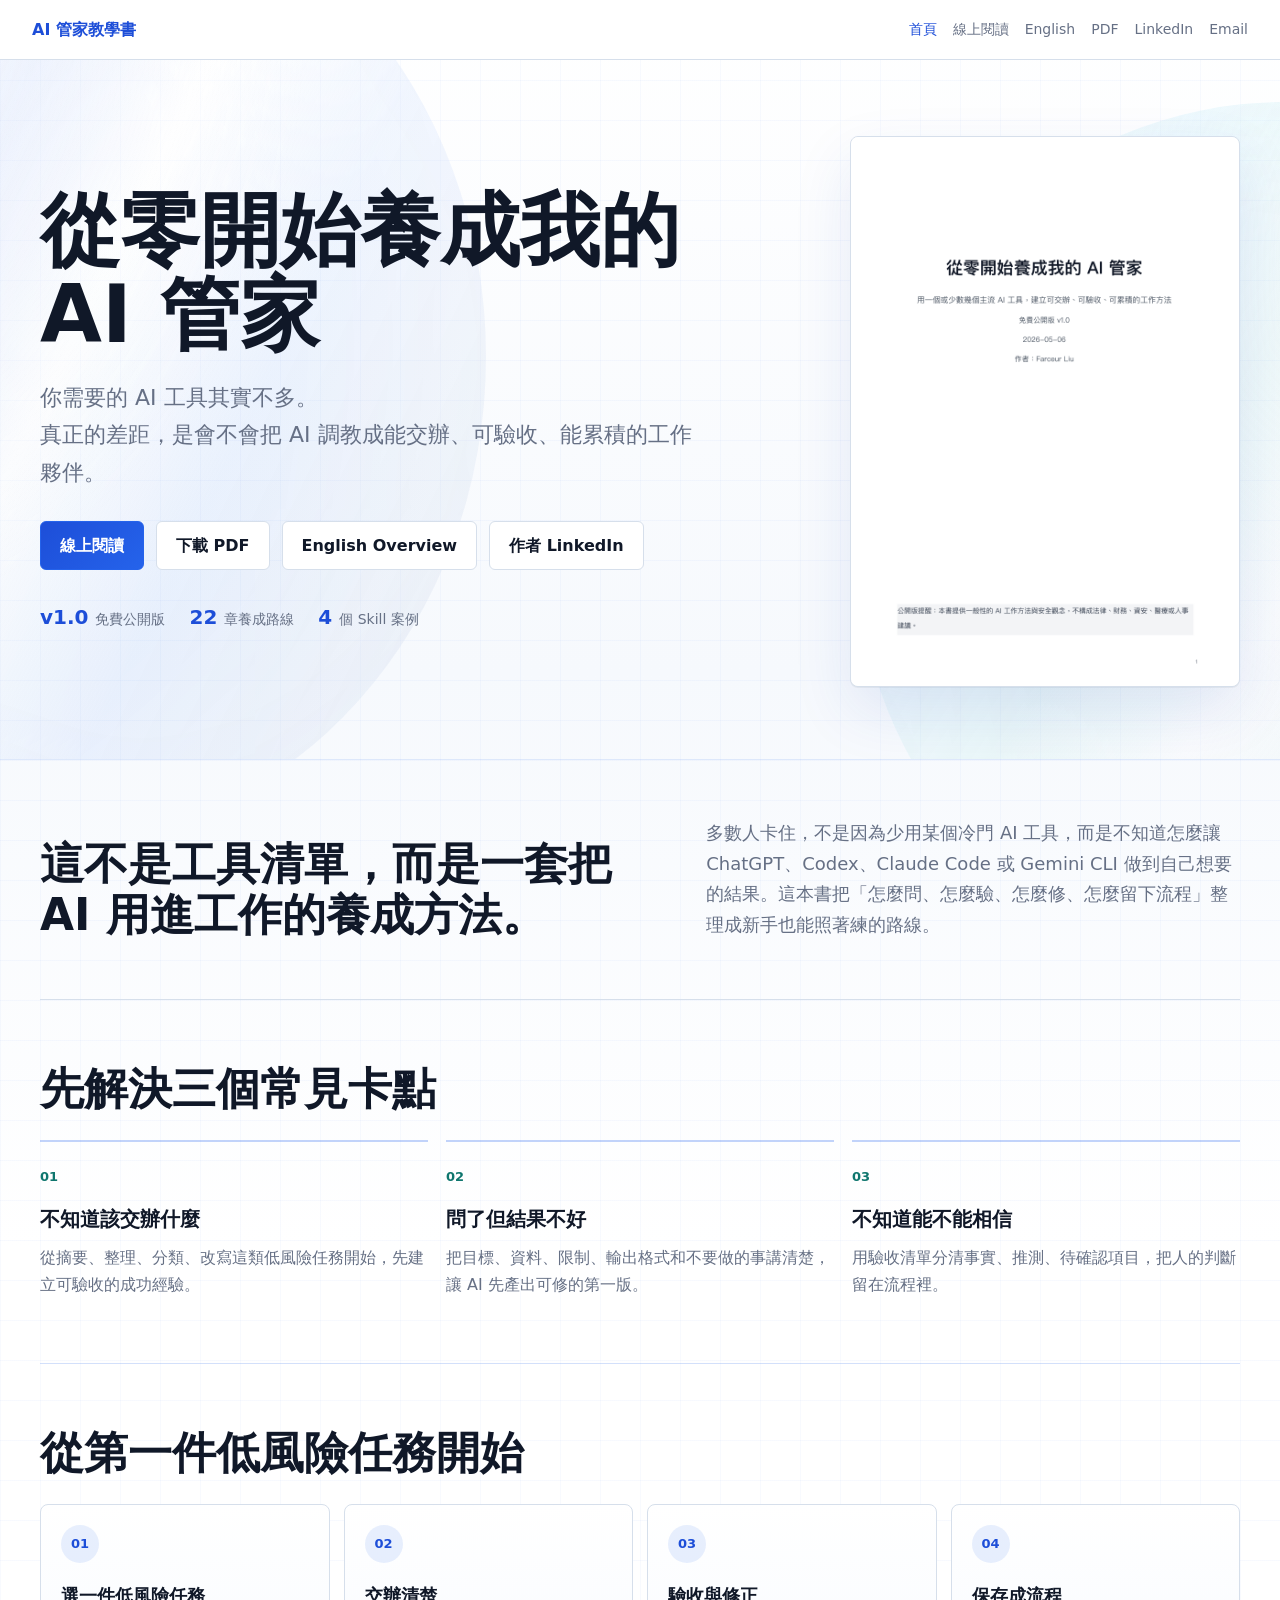
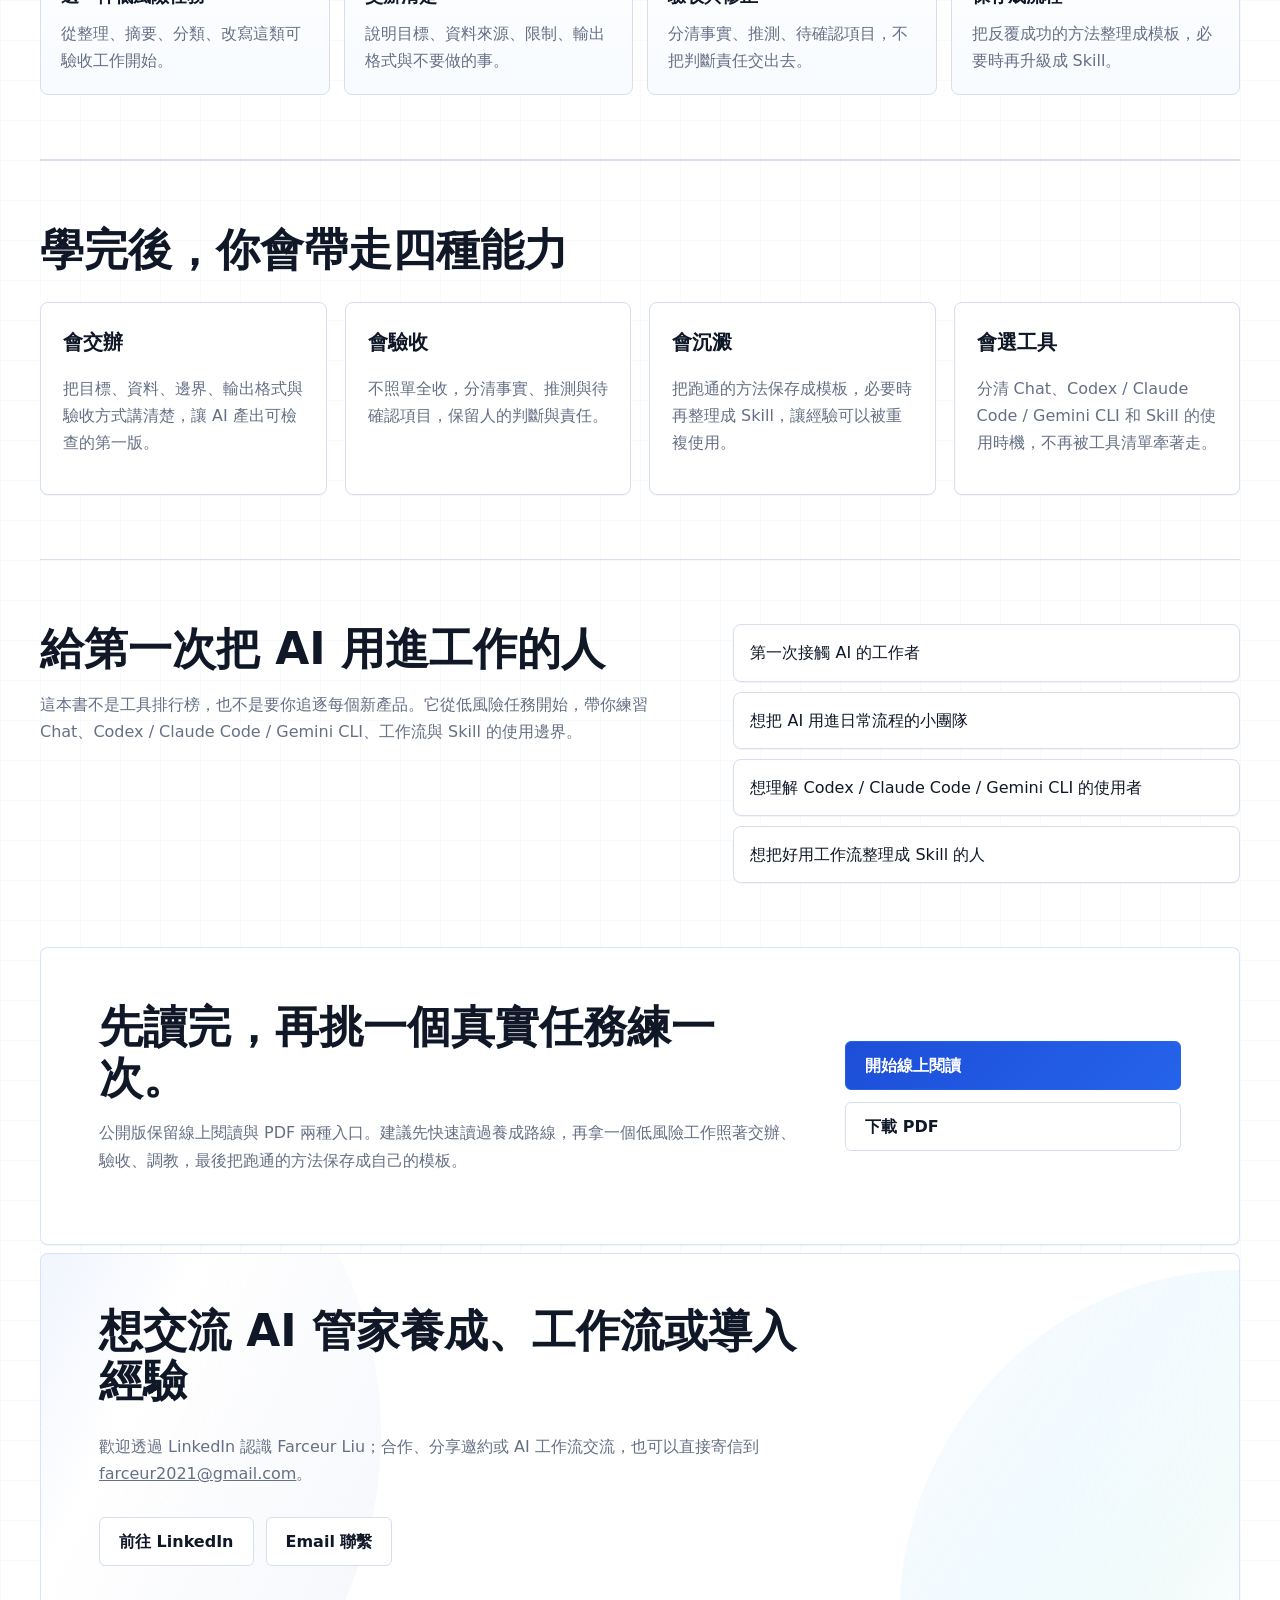
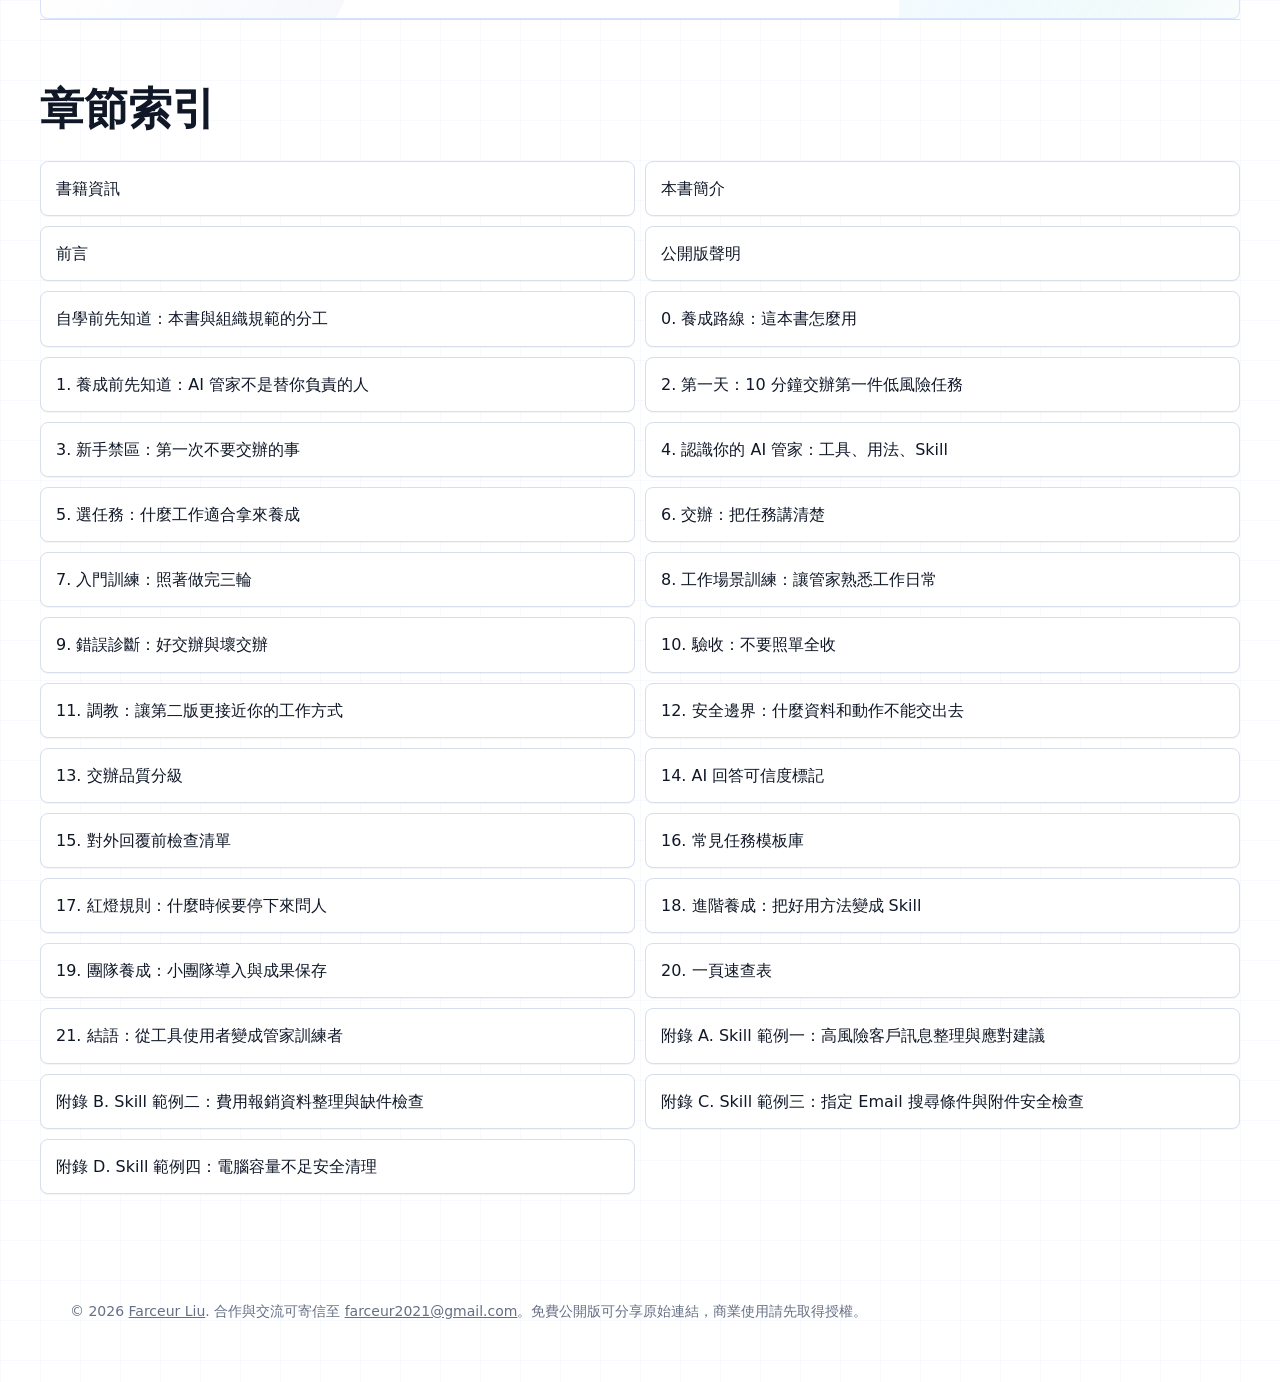
==== index.html @ cd4e82ed "調整首頁流線為金屬科技風格" ====
<!doctype html>
<html lang="zh-Hant">
<head>
  <meta charset="utf-8">
  <meta name="viewport" content="width=device-width, initial-scale=1">
  <title>從零開始養成我的 AI 管家｜免費公開版</title>
  <meta name="description" content="AI 管家公開教學書，教你把 AI 從聊天工具養成可交辦、可驗收、可累積的工作助理。">
  <link rel="canonical" href="https://farceurliu.github.io/ai-butler-handbook/">
  <meta property="og:title" content="從零開始養成我的 AI 管家｜免費公開版">
  <meta property="og:description" content="AI 管家公開教學書，教你把 AI 從聊天工具養成可交辦、可驗收、可累積的工作助理。">
  <meta property="og:type" content="website">
  <meta property="og:url" content="https://farceurliu.github.io/ai-butler-handbook/">
  <meta property="og:site_name" content="從零開始養成我的 AI 管家">
  <meta property="og:locale" content="zh_TW">
  <meta property="og:image" content="https://farceurliu.github.io/ai-butler-handbook/assets/social-preview.png">
  <meta property="og:image:secure_url" content="https://farceurliu.github.io/ai-butler-handbook/assets/social-preview.png">
  <meta property="og:image:width" content="1200">
  <meta property="og:image:height" content="630">
  <meta property="og:image:alt" content="從零開始養成我的 AI 管家免費公開手冊預覽圖">
  <meta name="twitter:card" content="summary_large_image">
  <meta name="twitter:title" content="從零開始養成我的 AI 管家｜免費公開版">
  <meta name="twitter:description" content="AI 管家公開教學書，教你把 AI 從聊天工具養成可交辦、可驗收、可累積的工作助理。">
  <meta name="twitter:image" content="https://farceurliu.github.io/ai-butler-handbook/assets/social-preview.png">
  <link rel="icon" href="assets/favicon.svg" type="image/svg+xml">
  <link rel="stylesheet" href="assets/styles.css?v=20260507-metal-tech">
  <script src="https://platform.linkedin.com/badges/js/profile.js" async defer type="text/javascript"></script>
</head>
<body>
<header class="site-header">
  <a class="brand" href="index.html">AI 管家教學書</a>
  <nav aria-label="主要導覽">
    <a class="active" href="index.html">首頁</a>
    <a class="" href="read.html">線上閱讀</a>
    <a class="" href="english.html">English</a>
    <a href="downloads/從零開始養成我的AI管家_免費公開版_v1.0.pdf">PDF</a>
    <a href="https://www.linkedin.com/in/farceur-liu-636864b5/" target="_blank" rel="noopener noreferrer">LinkedIn</a>
    <a href="mailto:farceur2021@gmail.com">Email</a>
  </nav>
</header>
<main>
  <section class="hero launch-hero">
    <div class="hero-copy">
      <h1><span>從零開始養成我的</span><span>AI 管家</span></h1>
      <p class="lead"><span>你需要的 AI 工具其實不多。</span><span>真正的差距，是會不會把 AI 調教成能交辦、可驗收、能累積的工作夥伴。</span></p>
      <div class="hero-actions">
        <a class="button primary" href="read.html">線上閱讀</a>
        <a class="button" href="downloads/從零開始養成我的AI管家_免費公開版_v1.0.pdf">下載 PDF</a>
        <a class="button" href="english.html">English Overview</a>
        <a class="button" href="https://www.linkedin.com/in/farceur-liu-636864b5/" target="_blank" rel="noopener noreferrer">作者 LinkedIn</a>
      </div>
      <div class="proof-row" aria-label="公開版重點">
        <span><strong>v1.0</strong> 免費公開版</span>
        <span><strong>22</strong> 章養成路線</span>
        <span><strong>4</strong> 個 Skill 案例</span>
      </div>
    </div>
    <div class="hero-showcase launch-showcase" aria-label="AI 管家教學書預覽">
      <figure class="cover launch-cover">
        <img src="assets/cover-preview.png" alt="從零開始養成我的 AI 管家書籍預覽">
      </figure>
    </div>
  </section>

  <section class="thesis-section launch-thesis">
    <h2>這不是工具清單，而是一套把 AI 用進工作的養成方法。</h2>
    <p>多數人卡住，不是因為少用某個冷門 AI 工具，而是不知道怎麼讓 ChatGPT、Codex、Claude Code 或 Gemini CLI 做到自己想要的結果。這本書把「怎麼問、怎麼驗、怎麼修、怎麼留下流程」整理成新手也能照著練的路線。</p>
  </section>

  <section class="problem-section">
    <div class="section-heading">
      <h2>先解決三個常見卡點</h2>
    </div>
    <div class="problem-grid">
      <div>
        <span>01</span>
        <h3>不知道該交辦什麼</h3>
        <p>從摘要、整理、分類、改寫這類低風險任務開始，先建立可驗收的成功經驗。</p>
      </div>
      <div>
        <span>02</span>
        <h3>問了但結果不好</h3>
        <p>把目標、資料、限制、輸出格式和不要做的事講清楚，讓 AI 先產出可修的第一版。</p>
      </div>
      <div>
        <span>03</span>
        <h3>不知道能不能相信</h3>
        <p>用驗收清單分清事實、推測、待確認項目，把人的判斷留在流程裡。</p>
      </div>
    </div>
  </section>

  <section class="workflow-section">
    <div class="section-heading">
      <h2>從第一件低風險任務開始</h2>
    </div>
    <div class="workflow-steps">
      <div><span>01</span><strong>選一件低風險任務</strong><p>從整理、摘要、分類、改寫這類可驗收工作開始。</p></div>
      <div><span>02</span><strong>交辦清楚</strong><p>說明目標、資料來源、限制、輸出格式與不要做的事。</p></div>
      <div><span>03</span><strong>驗收與修正</strong><p>分清事實、推測、待確認項目，不把判斷責任交出去。</p></div>
      <div><span>04</span><strong>保存成流程</strong><p>把反覆成功的方法整理成模板，必要時再升級成 Skill。</p></div>
    </div>
  </section>

  <section class="band outcome-section">
    <div class="section-heading">
      <h2>學完後，你會帶走四種能力</h2>
    </div>
    <div class="outcome-grid">
      <div>
        <h3>會交辦</h3>
        <p>把目標、資料、邊界、輸出格式與驗收方式講清楚，讓 AI 產出可檢查的第一版。</p>
      </div>
      <div>
        <h3>會驗收</h3>
        <p>不照單全收，分清事實、推測與待確認項目，保留人的判斷與責任。</p>
      </div>
      <div>
        <h3>會沉澱</h3>
        <p>把跑通的方法保存成模板，必要時再整理成 Skill，讓經驗可以被重複使用。</p>
      </div>
      <div>
        <h3>會選工具</h3>
        <p>分清 Chat、Codex / Claude Code / Gemini CLI 和 Skill 的使用時機，不再被工具清單牽著走。</p>
      </div>
    </div>
  </section>

  <section class="split audience-section">
    <div>
      <h2>給第一次把 AI 用進工作的人</h2>
      <p>這本書不是工具排行榜，也不是要你追逐每個新產品。它從低風險任務開始，帶你練習 Chat、Codex / Claude Code / Gemini CLI、工作流與 Skill 的使用邊界。</p>
    </div>
    <div class="reader-list">
      <p>第一次接觸 AI 的工作者</p>
      <p>想把 AI 用進日常流程的小團隊</p>
      <p>想理解 Codex / Claude Code / Gemini CLI 的使用者</p>
      <p>想把好用工作流整理成 Skill 的人</p>
    </div>
  </section>

  <section class="reading-section">
    <div>
      <h2>先讀完，再挑一個真實任務練一次。</h2>
      <p>公開版保留線上閱讀與 PDF 兩種入口。建議先快速讀過養成路線，再拿一個低風險工作照著交辦、驗收、調教，最後把跑通的方法保存成自己的模板。</p>
    </div>
    <div class="reading-actions">
      <a class="button primary" href="read.html">開始線上閱讀</a>
      <a class="button" href="downloads/從零開始養成我的AI管家_免費公開版_v1.0.pdf">下載 PDF</a>
    </div>
  </section>

  <section class="contact-section">
    <div class="contact-layout">
      <div class="contact-copy">
        <div class="section-heading">
          <h2>想交流 AI 管家養成、工作流或導入經驗</h2>
        </div>
        <p class="section-copy">歡迎透過 LinkedIn 認識 Farceur Liu；合作、分享邀約或 AI 工作流交流，也可以直接寄信到 <a href="mailto:farceur2021@gmail.com">farceur2021@gmail.com</a>。</p>
        <div class="hero-actions">
          <a class="button" href="https://www.linkedin.com/in/farceur-liu-636864b5/" target="_blank" rel="noopener noreferrer">前往 LinkedIn</a>
          <a class="button" href="mailto:farceur2021@gmail.com">Email 聯繫</a>
        </div>
      </div>
      <div class="linkedin-badge-card" aria-label="Farceur Liu LinkedIn 個人檔案">
        <div class="badge-base LI-profile-badge" data-locale="zh_TW" data-size="medium" data-theme="dark" data-type="VERTICAL" data-vanity="farceur-liu-636864b5" data-version="v1"><a class="badge-base__link LI-simple-link" href="https://tw.linkedin.com/in/farceur-liu-636864b5?trk=profile-badge">Farceur Liu</a></div>
      </div>
    </div>
  </section>

  <section class="band">
    <div class="section-heading">
      <h2>章節索引</h2>
    </div>
    <div class="chapter-grid"><a href="read.html#書籍資訊"><span>書籍資訊</span></a>
<a href="read.html#本書簡介"><span>本書簡介</span></a>
<a href="read.html#前言"><span>前言</span></a>
<a href="read.html#公開版聲明"><span>公開版聲明</span></a>
<a href="read.html#自學前先知道-本書與組織規範的分工"><span>自學前先知道：本書與組織規範的分工</span></a>
<a href="read.html#0-養成路線-這本書怎麼用"><span>0. 養成路線：這本書怎麼用</span></a>
<a href="read.html#1-養成前先知道-ai-管家不是替你負責的人"><span>1. 養成前先知道：AI 管家不是替你負責的人</span></a>
<a href="read.html#2-第一天-10-分鐘交辦第一件低風險任務"><span>2. 第一天：10 分鐘交辦第一件低風險任務</span></a>
<a href="read.html#3-新手禁區-第一次不要交辦的事"><span>3. 新手禁區：第一次不要交辦的事</span></a>
<a href="read.html#4-認識你的-ai-管家-工具-用法-skill"><span>4. 認識你的 AI 管家：工具、用法、Skill</span></a>
<a href="read.html#5-選任務-什麼工作適合拿來養成"><span>5. 選任務：什麼工作適合拿來養成</span></a>
<a href="read.html#6-交辦-把任務講清楚"><span>6. 交辦：把任務講清楚</span></a>
<a href="read.html#7-入門訓練-照著做完三輪"><span>7. 入門訓練：照著做完三輪</span></a>
<a href="read.html#8-工作場景訓練-讓管家熟悉工作日常"><span>8. 工作場景訓練：讓管家熟悉工作日常</span></a>
<a href="read.html#9-錯誤診斷-好交辦與壞交辦"><span>9. 錯誤診斷：好交辦與壞交辦</span></a>
<a href="read.html#10-驗收-不要照單全收"><span>10. 驗收：不要照單全收</span></a>
<a href="read.html#11-調教-讓第二版更接近你的工作方式"><span>11. 調教：讓第二版更接近你的工作方式</span></a>
<a href="read.html#12-安全邊界-什麼資料和動作不能交出去"><span>12. 安全邊界：什麼資料和動作不能交出去</span></a>
<a href="read.html#13-交辦品質分級"><span>13. 交辦品質分級</span></a>
<a href="read.html#14-ai-回答可信度標記"><span>14. AI 回答可信度標記</span></a>
<a href="read.html#15-對外回覆前檢查清單"><span>15. 對外回覆前檢查清單</span></a>
<a href="read.html#16-常見任務模板庫"><span>16. 常見任務模板庫</span></a>
<a href="read.html#17-紅燈規則-什麼時候要停下來問人"><span>17. 紅燈規則：什麼時候要停下來問人</span></a>
<a href="read.html#18-進階養成-把好用方法變成-skill"><span>18. 進階養成：把好用方法變成 Skill</span></a>
<a href="read.html#19-團隊養成-小團隊導入與成果保存"><span>19. 團隊養成：小團隊導入與成果保存</span></a>
<a href="read.html#20-一頁速查表"><span>20. 一頁速查表</span></a>
<a href="read.html#21-結語-從工具使用者變成管家訓練者"><span>21. 結語：從工具使用者變成管家訓練者</span></a>
<a href="read.html#附錄-a-skill-範例一-高風險客戶訊息整理與應對建議"><span>附錄 A. Skill 範例一：高風險客戶訊息整理與應對建議</span></a>
<a href="read.html#附錄-b-skill-範例二-費用報銷資料整理與缺件檢查"><span>附錄 B. Skill 範例二：費用報銷資料整理與缺件檢查</span></a>
<a href="read.html#附錄-c-skill-範例三-指定-email-搜尋條件與附件安全檢查"><span>附錄 C. Skill 範例三：指定 Email 搜尋條件與附件安全檢查</span></a>
<a href="read.html#附錄-d-skill-範例四-電腦容量不足安全清理"><span>附錄 D. Skill 範例四：電腦容量不足安全清理</span></a></div>
  </section>
</main>
<footer>
  <p>© 2026 <a href="https://www.linkedin.com/in/farceur-liu-636864b5/" target="_blank" rel="noopener noreferrer">Farceur Liu</a>. 合作與交流可寄信至 <a href="mailto:farceur2021@gmail.com">farceur2021@gmail.com</a>。免費公開版可分享原始連結，商業使用請先取得授權。</p>
</footer>
</body>
</html>
---- assets/styles.css ----
:root {
  color-scheme: light;
  --ink: #101828;
  --muted: #667085;
  --line: #d6dfeb;
  --soft: #f3f7fc;
  --paper: #ffffff;
  --accent: #2563eb;
  --accent-dark: #1d4ed8;
  --accent-ink: #12306f;
  --teal: #0f766e;
  --accent-soft: rgba(37, 99, 235, 0.10);
  --shadow-soft: 0 1px 0 rgba(15, 23, 42, 0.05), 0 24px 60px rgba(30, 64, 175, 0.10);
}
* { box-sizing: border-box; }
html { scroll-behavior: smooth; }
body {
  margin: 0;
  font-family: ui-sans-serif, system-ui, -apple-system, BlinkMacSystemFont, "Segoe UI", sans-serif;
  color: var(--ink);
  background:
    linear-gradient(rgba(37, 99, 235, .035) 1px, transparent 1px),
    linear-gradient(90deg, rgba(37, 99, 235, .03) 1px, transparent 1px),
    linear-gradient(180deg, #ffffff 0, #f6f9fd 42rem, #ffffff 78rem);
  background-size: 40px 40px, 40px 40px, auto;
  line-height: 1.7;
  overflow-x: hidden;
}
a { color: inherit; }
.site-header {
  position: sticky;
  top: 0;
  z-index: 10;
  display: flex;
  justify-content: space-between;
  align-items: center;
  gap: 24px;
  padding: 16px 32px;
  background: rgba(255, 255, 255, .92);
  border-bottom: 1px solid var(--line);
  backdrop-filter: blur(12px);
}
.brand {
  font-weight: 800;
  text-decoration: none;
  color: var(--accent-dark);
}
nav {
  display: flex;
  flex-wrap: wrap;
  gap: 16px;
  color: var(--muted);
  font-size: 14px;
}
nav a {
  text-decoration: none;
}
nav a.active,
nav a:hover {
  color: var(--accent-dark);
}
main {
  width: min(1200px, calc(100% - 40px));
  margin: 0 auto;
}
.hero {
  position: relative;
  min-height: auto;
  display: grid;
  grid-template-columns: minmax(0, 1.08fr) minmax(340px, 460px);
  gap: 72px;
  align-items: center;
  padding: 76px 0 72px;
}
.launch-hero {
  width: 100vw;
  margin-left: calc(50% - 50vw);
  padding-left: max(20px, calc((100vw - 1200px) / 2));
  padding-right: max(20px, calc((100vw - 1200px) / 2));
  overflow: hidden;
  border-bottom: 1px solid rgba(37, 99, 235, .12);
}
.launch-hero::before,
.launch-hero::after {
  content: "";
  position: absolute;
  pointer-events: none;
  z-index: 0;
}
.launch-hero::before {
  left: clamp(-430px, -30vw, -180px);
  top: -190px;
  width: clamp(520px, 68vw, 900px);
  height: clamp(760px, 76vw, 1040px);
  border-radius: 50%;
  background:
    radial-gradient(ellipse at 22% 16%, rgba(255, 255, 255, .58) 0%, rgba(255, 255, 255, .20) 25%, rgba(255, 255, 255, 0) 52%),
    linear-gradient(116deg, rgba(226, 232, 240, .26) 0%, rgba(191, 219, 254, .22) 21%, rgba(37, 99, 235, .095) 38%, rgba(255, 255, 255, .30) 51%, rgba(59, 130, 246, .078) 67%, rgba(148, 163, 184, .13) 100%);
  box-shadow:
    inset -110px 0 170px rgba(255, 255, 255, .22),
    inset 90px 0 150px rgba(37, 99, 235, .05);
}
.launch-hero::after {
  right: clamp(-520px, -34vw, -220px);
  top: 42px;
  width: clamp(520px, 68vw, 860px);
  height: clamp(640px, 70vw, 880px);
  border-radius: 50%;
  background:
    radial-gradient(ellipse at 78% 18%, rgba(255, 255, 255, .50) 0%, rgba(255, 255, 255, .16) 27%, rgba(255, 255, 255, 0) 54%),
    linear-gradient(124deg, rgba(226, 232, 240, .20) 0%, rgba(125, 211, 252, .13) 24%, rgba(20, 184, 166, .068) 40%, rgba(255, 255, 255, .26) 53%, rgba(15, 118, 110, .052) 74%, rgba(148, 163, 184, .10) 100%);
  box-shadow:
    inset 100px 0 160px rgba(255, 255, 255, .20),
    inset -100px 0 150px rgba(20, 184, 166, .045);
}
.launch-hero > * {
  position: relative;
  z-index: 1;
}
.hero-copy h1 {
  max-width: 760px;
  margin: 0 0 18px;
  font-size: clamp(42px, 7vw, 80px);
  line-height: 1.05;
  letter-spacing: 0;
  overflow-wrap: anywhere;
}
.hero-copy h1 span {
  display: block;
}
.lead {
  max-width: 720px;
  font-size: 22px;
  color: var(--muted);
  overflow-wrap: anywhere;
}
.lead span {
  display: block;
}
.eyebrow {
  margin: 0 0 8px;
  color: var(--accent-dark);
  font-size: 14px;
  font-weight: 800;
  letter-spacing: 0;
}
.hero-actions {
  display: flex;
  flex-wrap: wrap;
  gap: 12px;
  margin-top: 30px;
}
.proof-row {
  display: flex;
  flex-wrap: wrap;
  gap: 16px 24px;
  margin-top: 30px;
  color: var(--muted);
  font-size: 14px;
}
.proof-row span {
  display: inline-flex;
  align-items: baseline;
  gap: 7px;
}
.proof-row strong {
  color: var(--accent-dark);
  font-size: 20px;
}
.hero-note {
  margin: 22px 0 0;
  color: var(--muted);
  font-size: 14px;
}
.button {
  display: inline-flex;
  align-items: center;
  min-height: 46px;
  padding: 10px 19px;
  border: 1px solid var(--line);
  border-radius: 6px;
  background: var(--paper);
  color: var(--ink);
  font-weight: 750;
  text-decoration: none;
}
.button.primary {
  background: linear-gradient(135deg, var(--accent-dark) 0%, var(--accent) 100%);
  border-color: var(--accent);
  color: white;
}
.button:hover {
  border-color: var(--accent);
  color: var(--accent-dark);
}
.button.primary:hover {
  color: white;
}
.button.ghost {
  background: transparent;
}
.cover {
  margin: 0;
}
.hero-showcase {
  position: relative;
}
.launch-showcase {
  display: grid;
  justify-items: end;
}
.cover img {
  width: 100%;
  display: block;
  border: 1px solid var(--line);
  border-radius: 8px;
  box-shadow: var(--shadow-soft);
  background: white;
}
.launch-cover {
  width: min(390px, 88%);
}
.band,
.split,
.workflow-section,
.contact-section,
.problem-section,
.reading-section {
  padding: 64px 0;
  border-top: 1px solid var(--line);
}
.thesis-section {
  display: grid;
  grid-template-columns: minmax(0, .95fr) minmax(320px, .82fr);
  gap: 48px;
  align-items: end;
  padding: 58px 0;
}
.launch-thesis {
  border-top: 0;
  border-bottom: 1px solid var(--line);
}
.thesis-section p {
  margin: 0;
  color: var(--muted);
  font-size: 18px;
}
.section-heading {
  max-width: 720px;
  margin-bottom: 26px;
}
h2 {
  margin: 0;
  font-size: clamp(28px, 4vw, 44px);
  line-height: 1.15;
  letter-spacing: 0;
  overflow-wrap: anywhere;
}
h3 {
  margin: 0 0 8px;
  font-size: 20px;
  letter-spacing: 0;
}
.problem-section {
  border-top: 0;
}
.problem-grid {
  display: grid;
  grid-template-columns: repeat(3, minmax(0, 1fr));
  gap: 18px;
}
.problem-grid > div {
  padding: 24px 0 0;
  border-top: 2px solid rgba(37, 99, 235, .28);
}
.problem-grid span {
  display: block;
  margin-bottom: 14px;
  color: var(--teal);
  font-weight: 800;
  font-size: 13px;
}
.problem-grid p {
  margin: 0;
  color: var(--muted);
}
.outcome-grid {
  display: grid;
  grid-template-columns: repeat(4, minmax(0, 1fr));
  gap: 18px;
}
.outcome-grid > div,
.reader-list p,
.chapter-grid a {
  border: 1px solid var(--line);
  border-radius: 8px;
  background: var(--paper);
  box-shadow: 0 1px 0 rgba(15, 23, 42, 0.04);
}
.outcome-grid > div {
  padding: 22px;
}
.outcome-grid p,
.split p,
.section-copy {
  color: var(--muted);
}
.section-copy {
  max-width: 760px;
  margin: 0;
}
.split {
  display: grid;
  grid-template-columns: minmax(0, .9fr) minmax(280px, .7fr);
  gap: 42px;
  align-items: start;
}
.workflow-section {
  border-top-color: rgba(37, 99, 235, .20);
  border-bottom: 1px solid var(--line);
}
.workflow-steps {
  display: grid;
  grid-template-columns: repeat(4, minmax(0, 1fr));
  gap: 14px;
}
.workflow-steps > div {
  min-height: 190px;
  padding: 20px;
  border: 1px solid var(--line);
  border-radius: 8px;
  background: linear-gradient(180deg, #ffffff 0%, #f8fbff 100%);
}
.workflow-steps span {
  display: inline-flex;
  align-items: center;
  justify-content: center;
  width: 38px;
  height: 38px;
  margin-bottom: 18px;
  border-radius: 999px;
  background: var(--accent-soft);
  color: var(--accent-dark);
  font-weight: 800;
  font-size: 13px;
}
.workflow-steps strong {
  display: block;
  margin-bottom: 8px;
  font-size: 18px;
}
.workflow-steps p {
  margin: 0;
  color: var(--muted);
}
.reading-section {
  display: grid;
  grid-template-columns: minmax(0, .92fr) minmax(260px, .44fr);
  gap: 44px;
  align-items: center;
  padding: 54px min(5vw, 58px);
  border: 1px solid rgba(37, 99, 235, .18);
  border-radius: 8px;
  background: #ffffff;
  box-shadow: 0 1px 0 rgba(15, 23, 42, .04);
}
.reading-section p {
  max-width: 760px;
  color: var(--muted);
}
.reading-actions {
  display: grid;
  gap: 12px;
}
.contact-section {
  position: relative;
  overflow: hidden;
  margin-top: 8px;
  padding: 52px min(5vw, 58px);
  border: 1px solid rgba(37, 99, 235, .18);
  border-radius: 8px;
  background: #ffffff;
}
.contact-section::before {
  content: "";
  position: absolute;
  left: clamp(-300px, -24vw, -150px);
  top: -180px;
  width: clamp(420px, 54vw, 640px);
  height: clamp(520px, 58vw, 720px);
  border-radius: 50%;
  background:
    radial-gradient(ellipse at 24% 16%, rgba(255, 255, 255, .46) 0%, rgba(255, 255, 255, .14) 28%, rgba(255, 255, 255, 0) 54%),
    linear-gradient(116deg, rgba(226, 232, 240, .19) 0%, rgba(191, 219, 254, .17) 25%, rgba(37, 99, 235, .07) 41%, rgba(255, 255, 255, .22) 55%, rgba(30, 64, 175, .052) 100%);
  pointer-events: none;
}
.contact-section::after {
  content: "";
  position: absolute;
  right: clamp(-340px, -28vw, -180px);
  top: 16px;
  width: clamp(420px, 58vw, 680px);
  height: clamp(500px, 56vw, 700px);
  border-radius: 50%;
  background:
    radial-gradient(ellipse at 76% 18%, rgba(255, 255, 255, .43) 0%, rgba(255, 255, 255, .13) 28%, rgba(255, 255, 255, 0) 55%),
    linear-gradient(124deg, rgba(226, 232, 240, .16) 0%, rgba(125, 211, 252, .11) 26%, rgba(20, 184, 166, .058) 42%, rgba(255, 255, 255, .19) 56%, rgba(15, 118, 110, .045) 100%);
  pointer-events: none;
}
.contact-section > * {
  position: relative;
  z-index: 1;
}
.contact-layout {
  display: grid;
  grid-template-columns: minmax(0, 1fr) minmax(260px, 340px);
  gap: 36px;
  align-items: center;
}
.contact-copy {
  min-width: 0;
}
.linkedin-badge-card {
  display: flex;
  align-items: center;
  justify-content: center;
  overflow: hidden;
}
.linkedin-badge-card > .LI-profile-badge > .LI-simple-link {
  display: none !important;
}
.reader-list {
  display: grid;
  gap: 10px;
}
.reader-list p {
  margin: 0;
  padding: 14px 16px;
  color: var(--ink);
}
.chapter-grid {
  display: grid;
  grid-template-columns: repeat(2, minmax(0, 1fr));
  gap: 10px;
}
.chapter-grid a {
  padding: 13px 15px;
  text-decoration: none;
}
.chapter-grid a:hover {
  border-color: var(--accent);
}
footer {
  max-width: 1180px;
  margin: 0 auto;
  padding: 28px 20px 44px;
  color: var(--muted);
  font-size: 14px;
}
.reader-layout {
  width: min(1320px, calc(100% - 40px));
  display: grid;
  grid-template-columns: 260px minmax(0, 1fr);
  gap: 36px;
  align-items: start;
  padding: 34px 0 60px;
}
.toc {
  position: sticky;
  top: 82px;
  max-height: calc(100vh - 110px);
  overflow: auto;
  padding: 16px;
  border: 1px solid var(--line);
  border-radius: 8px;
  background: var(--paper);
}
.toc strong {
  display: block;
  margin-bottom: 10px;
}
.toc a {
  display: block;
  padding: 6px 0;
  color: var(--muted);
  font-size: 14px;
  text-decoration: none;
}
.toc .toc-l3 {
  padding-left: 14px;
  font-size: 13px;
}
.toc a:hover {
  color: var(--accent-dark);
}
.book {
  min-width: 0;
  padding: 42px min(7vw, 72px);
  border: 1px solid var(--line);
  border-radius: 8px;
  background: var(--paper);
}
.book h1 {
  margin: 0 0 28px;
  font-size: clamp(34px, 5vw, 58px);
  line-height: 1.12;
  letter-spacing: 0;
}
.book h2 {
  margin-top: 54px;
  padding-top: 24px;
  border-top: 1px solid var(--line);
}
.book h3 {
  margin-top: 32px;
}
.book h4,
.book h5,
.book h6 {
  margin-top: 24px;
  font-size: 17px;
}
.book p,
.book li {
  color: #26323a;
}
blockquote {
  margin: 20px 0;
  padding: 14px 18px;
  border-left: 4px solid var(--accent);
  background: var(--accent-soft);
  color: #1e3a5f;
}
pre {
  overflow: auto;
  padding: 16px;
  border-radius: 8px;
  background: #0f1724;
  color: #f8fbff;
}
code {
  font-family: ui-monospace, SFMono-Regular, Menlo, Consolas, monospace;
  font-size: .92em;
}
p code,
li code {
  padding: 2px 5px;
  border-radius: 4px;
  background: var(--accent-soft);
  color: var(--accent-dark);
}
.table-wrap {
  overflow-x: auto;
  margin: 20px 0;
}
table {
  width: 100%;
  border-collapse: collapse;
  font-size: 14px;
}
th,
td {
  padding: 10px 12px;
  border: 1px solid var(--line);
  vertical-align: top;
}
th {
  background: var(--soft);
  text-align: left;
}
@media (max-width: 900px) {
  .site-header,
  .hero,
  .split,
  .thesis-section,
  .reader-layout,
  .problem-grid,
  .outcome-grid,
  .workflow-steps,
  .chapter-grid,
  .reading-section {
    grid-template-columns: 1fr;
  }
  .site-header {
    position: static;
    flex-direction: column;
    align-items: flex-start;
    gap: 8px;
    padding: 14px 20px;
  }
  nav {
    width: 100%;
    overflow-x: auto;
    padding-bottom: 2px;
  }
  .hero {
    min-height: auto;
    padding-top: 34px;
    gap: 34px;
  }
  .hero-copy h1 {
    font-size: 38px;
    line-height: 1.12;
  }
  .lead {
    font-size: 19px;
  }
  .hero-actions {
    display: grid;
    grid-template-columns: 1fr;
  }
  .button {
    justify-content: center;
    width: 100%;
  }
  .cover {
    max-width: 280px;
  }
  .launch-showcase {
    justify-items: start;
  }
  .launch-cover {
    width: min(280px, 100%);
  }
  .problem-grid > div {
    padding-top: 18px;
  }
  .reading-section {
    padding: 34px 20px;
  }
  .contact-section {
    padding: 34px 20px;
  }
  .contact-layout {
    grid-template-columns: 1fr;
  }
  .linkedin-badge-card {
    justify-content: flex-start;
  }
  .toc {
    position: static;
    max-height: none;
  }
  .book {
    padding: 28px 20px;
  }
}
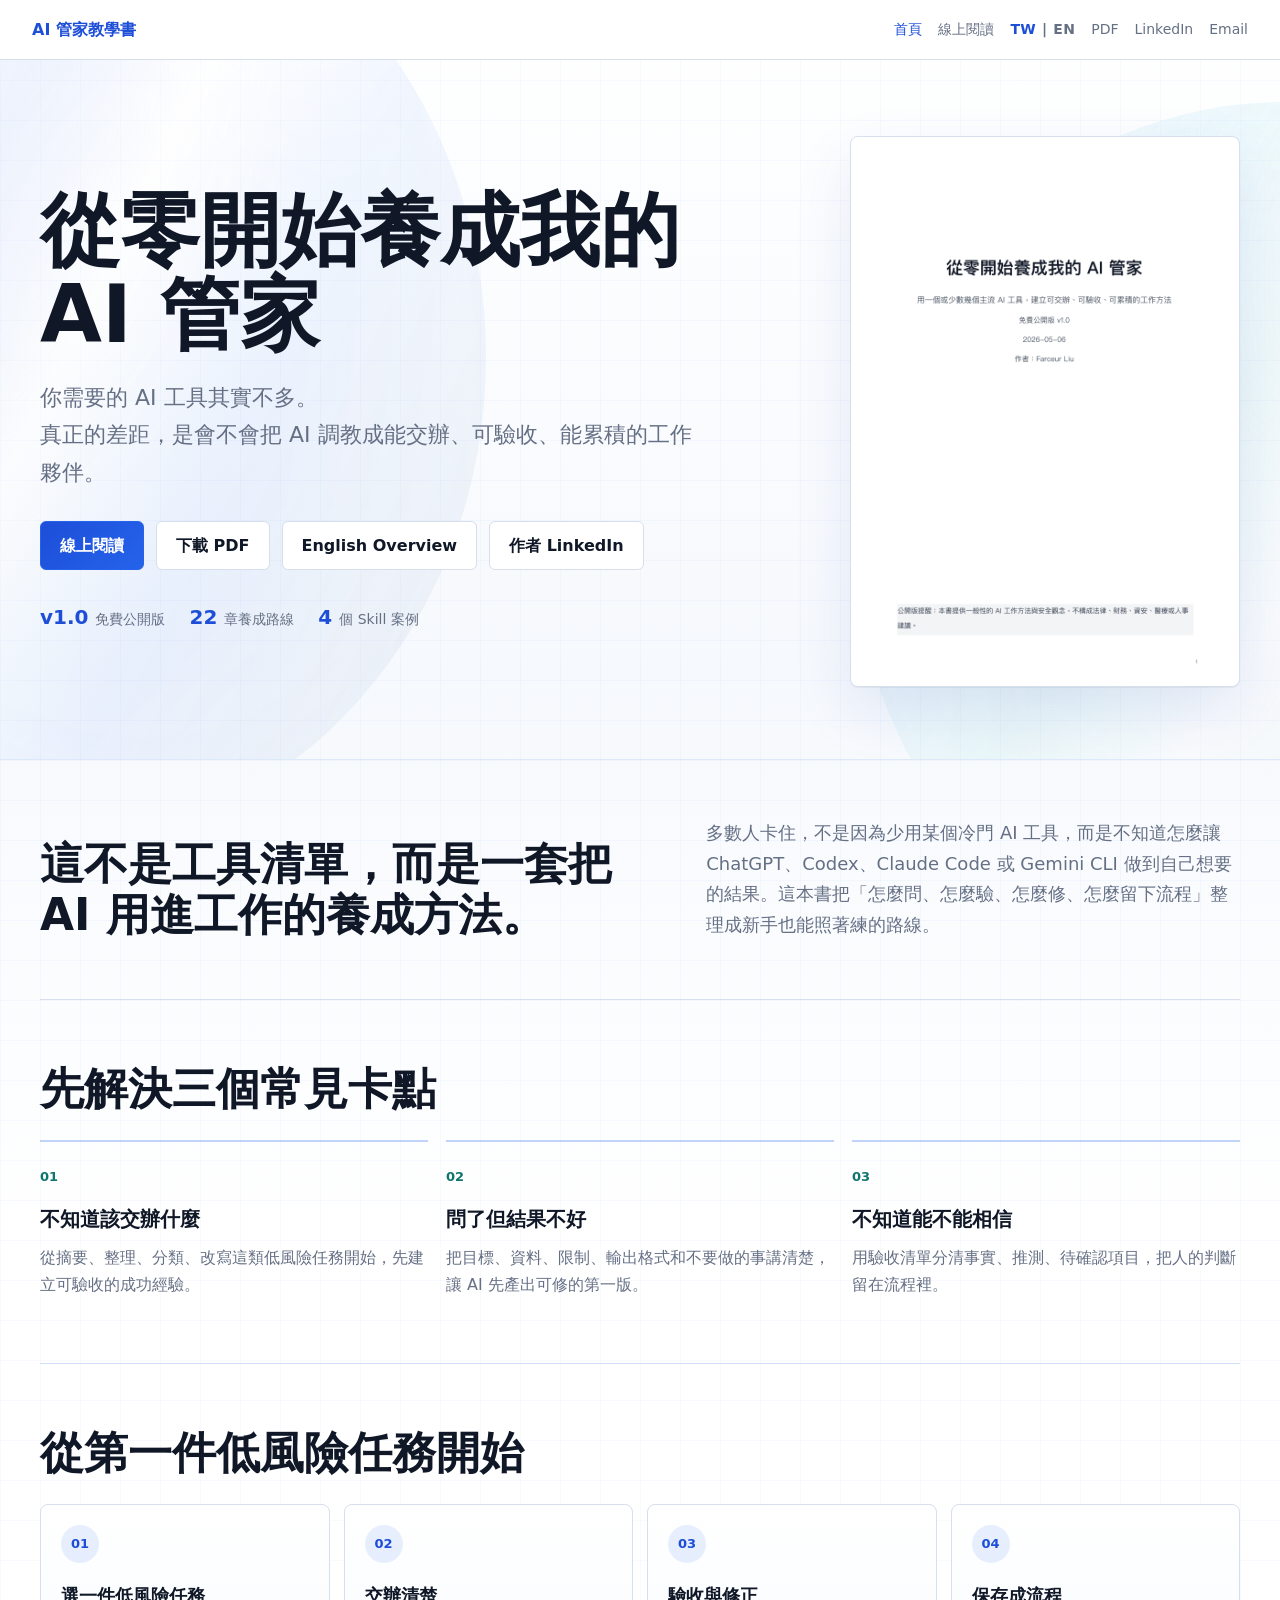
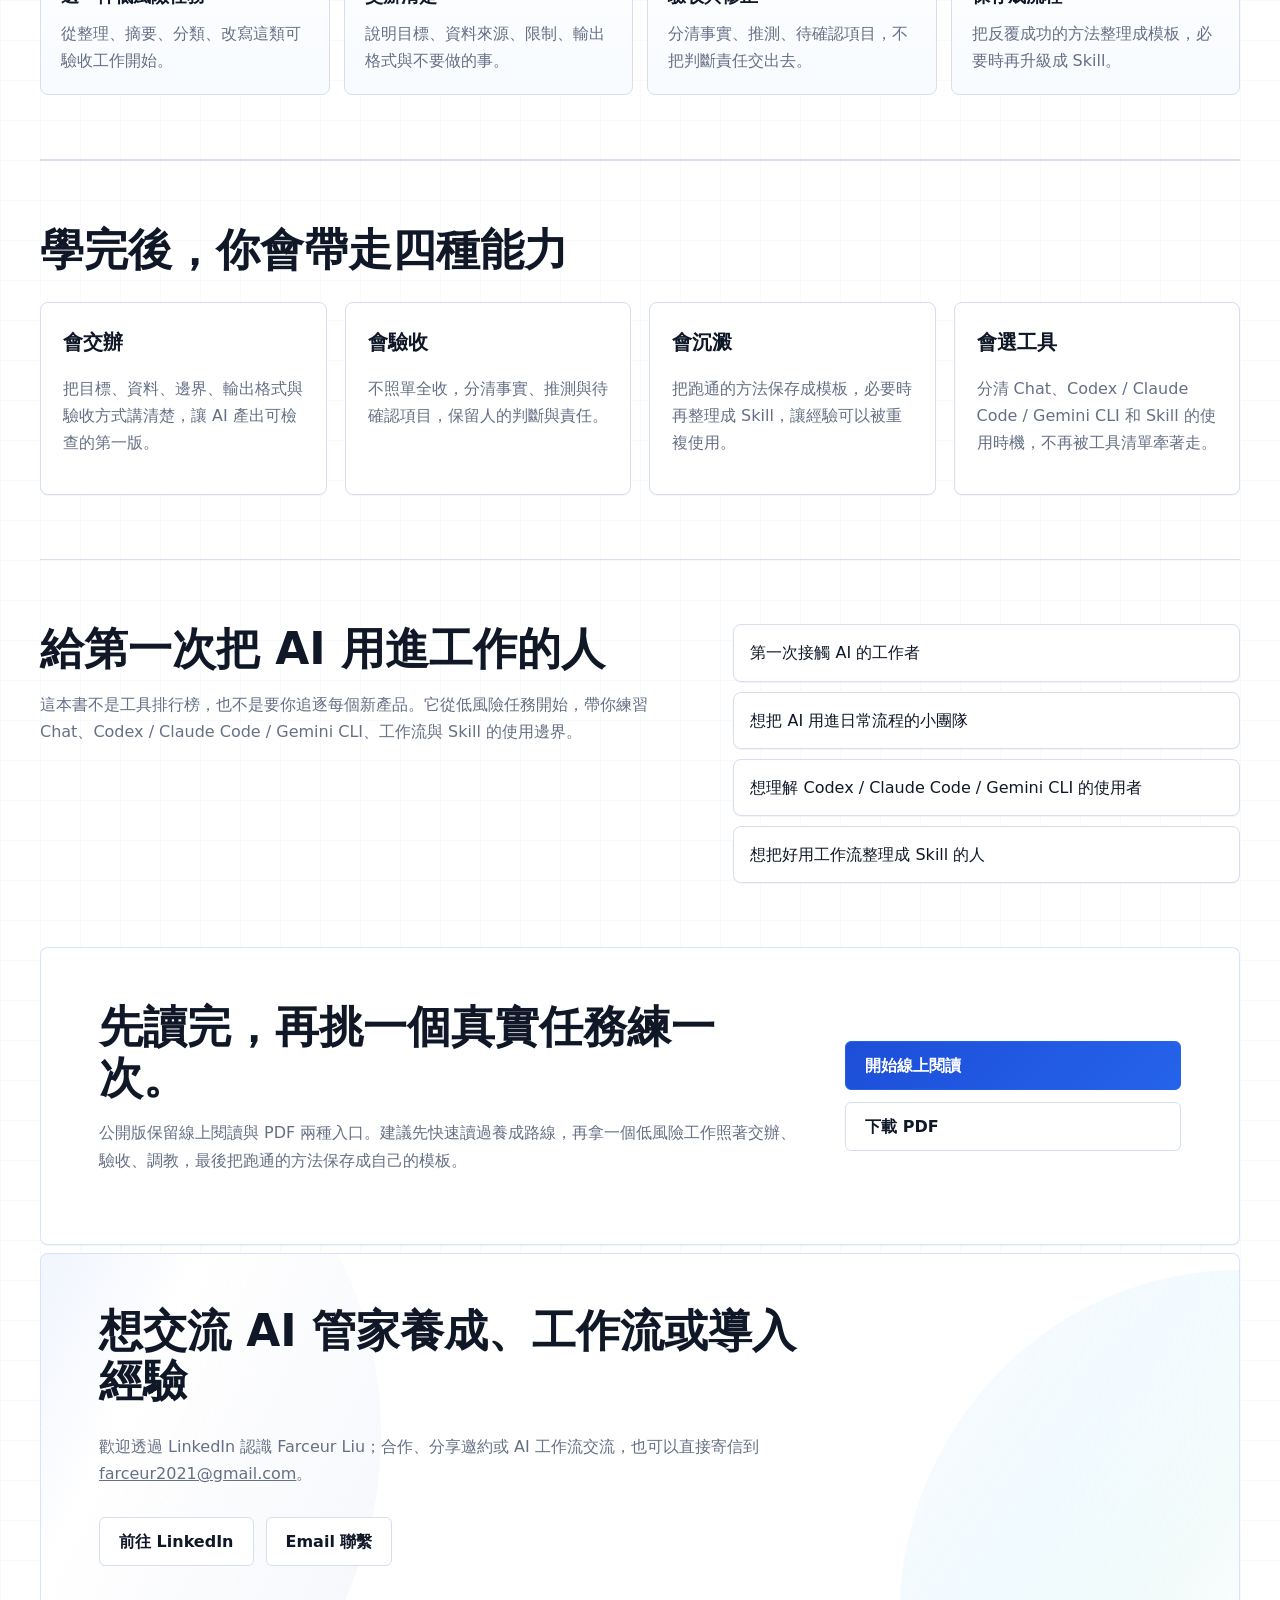
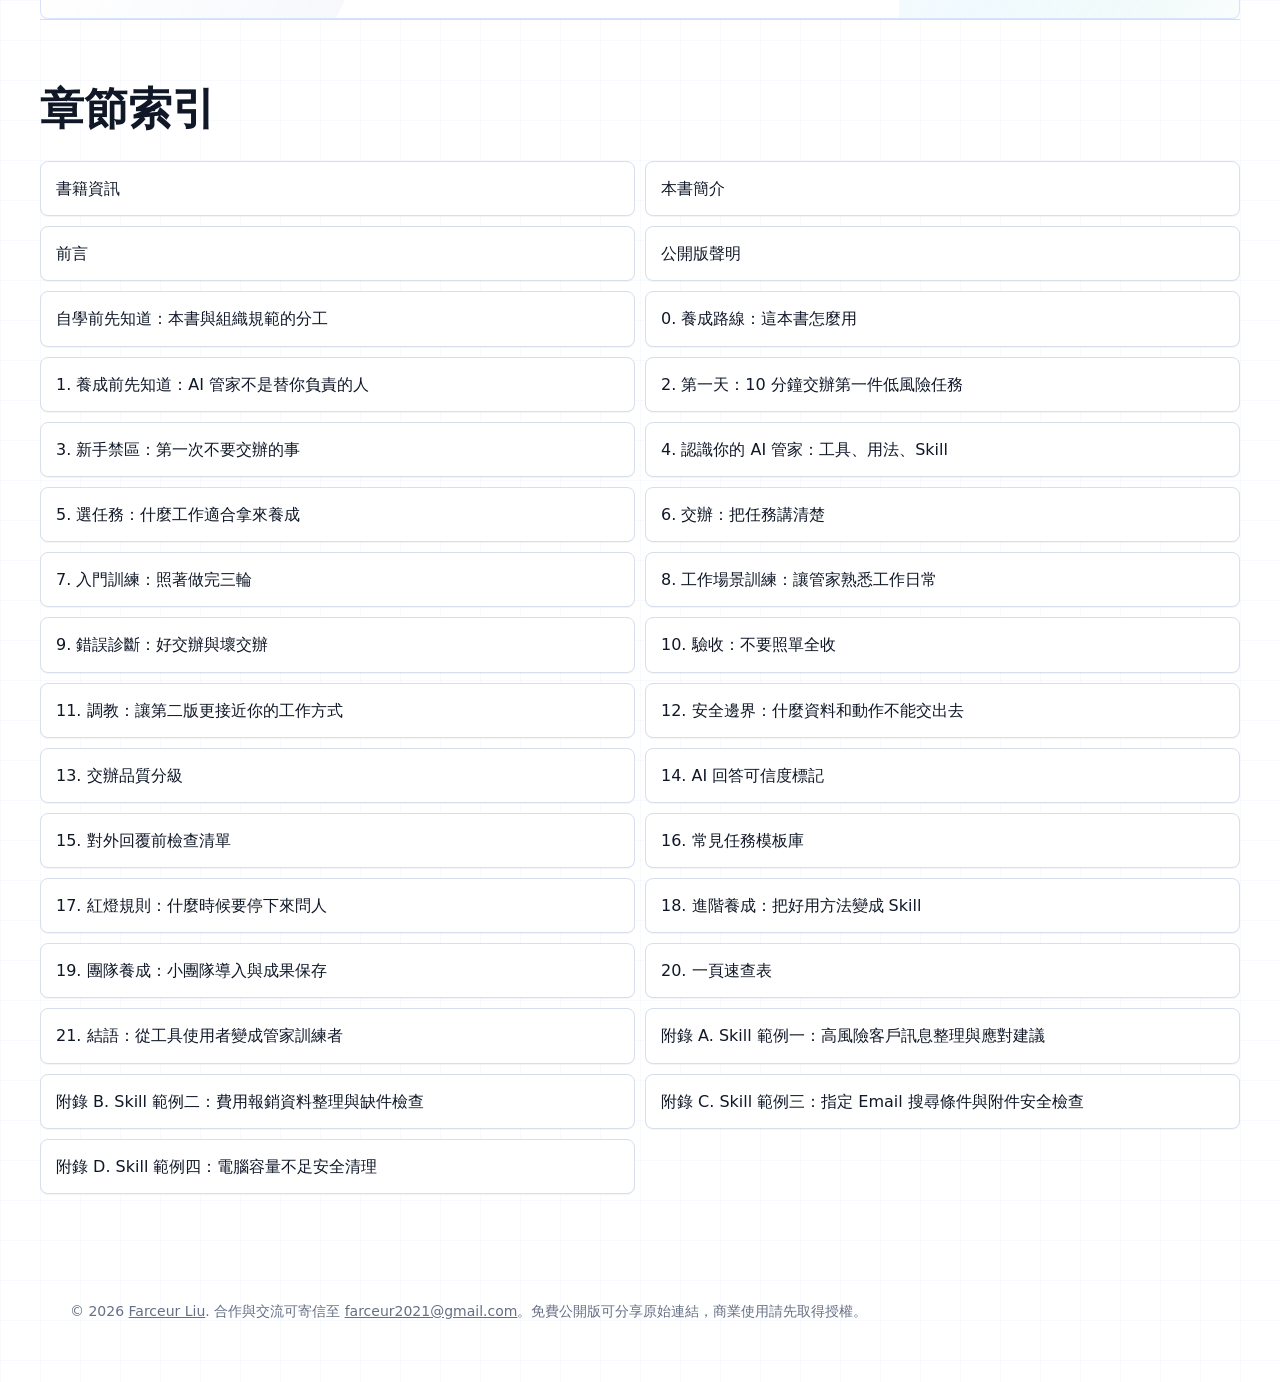
==== commit 0d6c85f1: "新增 TW EN 語系切換" ====
--- a/index.html
+++ b/index.html
@@ -22,7 +22,7 @@
   <meta name="twitter:description" content="AI 管家公開教學書，教你把 AI 從聊天工具養成可交辦、可驗收、可累積的工作助理。">
   <meta name="twitter:image" content="https://farceurliu.github.io/ai-butler-handbook/assets/social-preview.png">
   <link rel="icon" href="assets/favicon.svg" type="image/svg+xml">
-  <link rel="stylesheet" href="assets/styles.css?v=20260507-metal-tech">
+  <link rel="stylesheet" href="assets/styles.css?v=20260507-lang-switch">
   <script src="https://platform.linkedin.com/badges/js/profile.js" async defer type="text/javascript"></script>
 </head>
 <body>
@@ -31,7 +31,11 @@
   <nav aria-label="主要導覽">
     <a class="active" href="index.html">首頁</a>
     <a class="" href="read.html">線上閱讀</a>
-    <a class="" href="english.html">English</a>
+    <span class="language-switch" aria-label="語系切換">
+      <a class="active" href="index.html" lang="zh-Hant">TW</a>
+      <span aria-hidden="true">|</span>
+      <a class="" href="english.html" lang="en">EN</a>
+    </span>
     <a href="downloads/從零開始養成我的AI管家_免費公開版_v1.0.pdf">PDF</a>
     <a href="https://www.linkedin.com/in/farceur-liu-636864b5/" target="_blank" rel="noopener noreferrer">LinkedIn</a>
     <a href="mailto:farceur2021@gmail.com">Email</a>
--- a/assets/styles.css
+++ b/assets/styles.css
@@ -60,6 +60,17 @@
 nav a:hover {
   color: var(--accent-dark);
 }
+.language-switch {
+  display: inline-flex;
+  align-items: center;
+  gap: 6px;
+  white-space: nowrap;
+  font-weight: 800;
+  letter-spacing: .02em;
+}
+.language-switch span {
+  color: var(--line-strong);
+}
 main {
   width: min(1200px, calc(100% - 40px));
   margin: 0 auto;
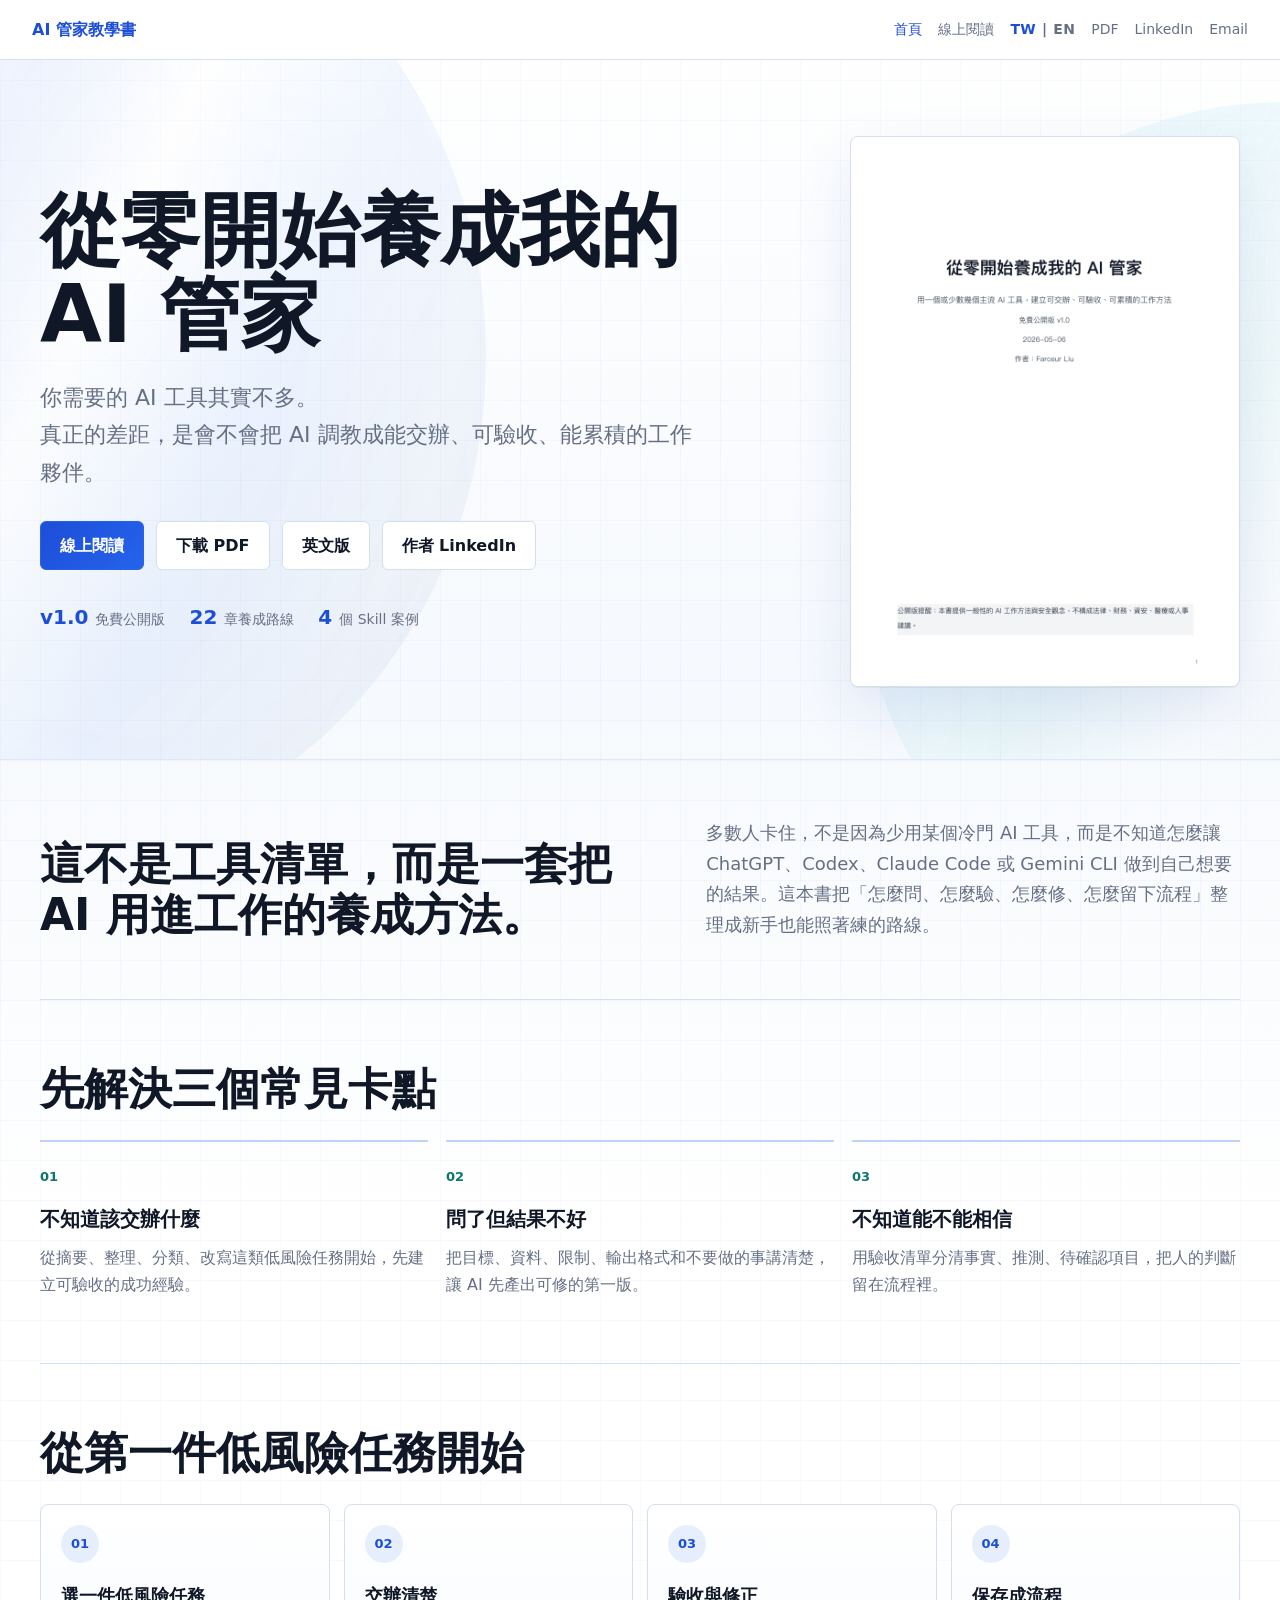
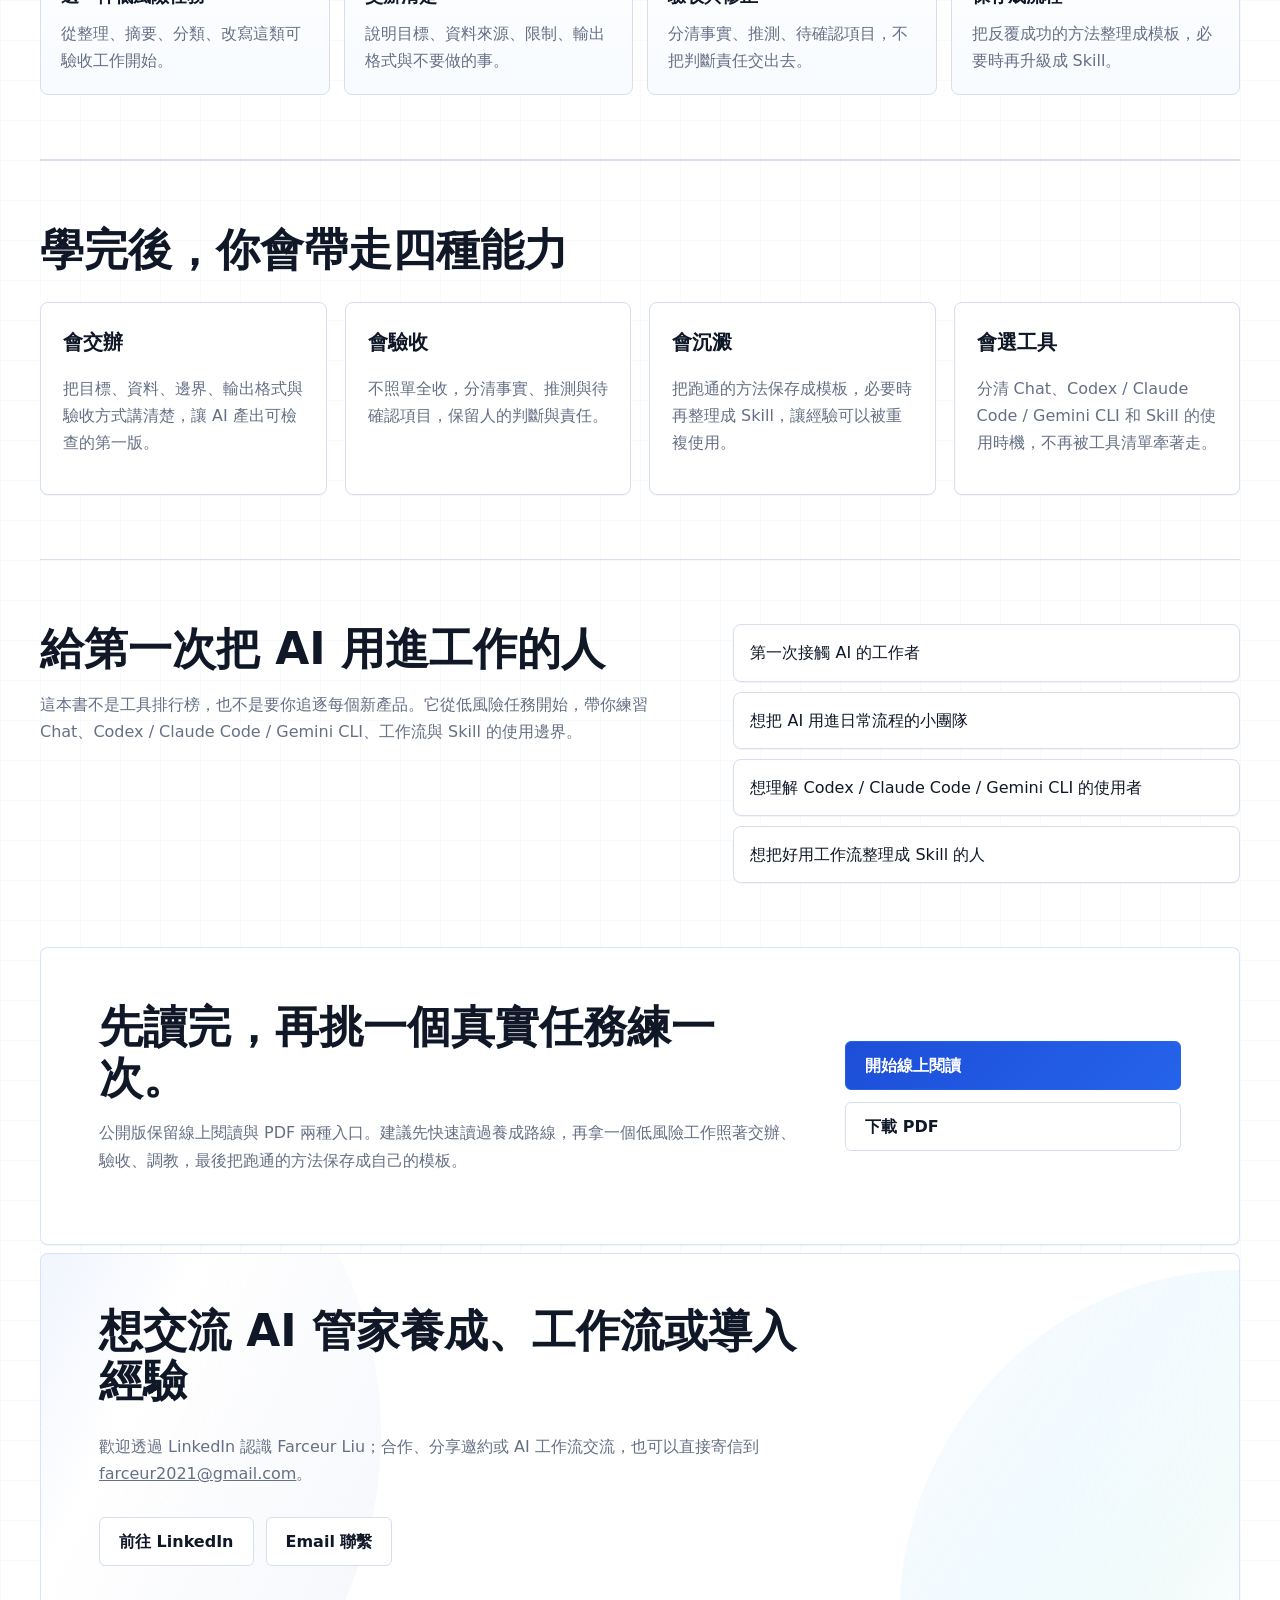
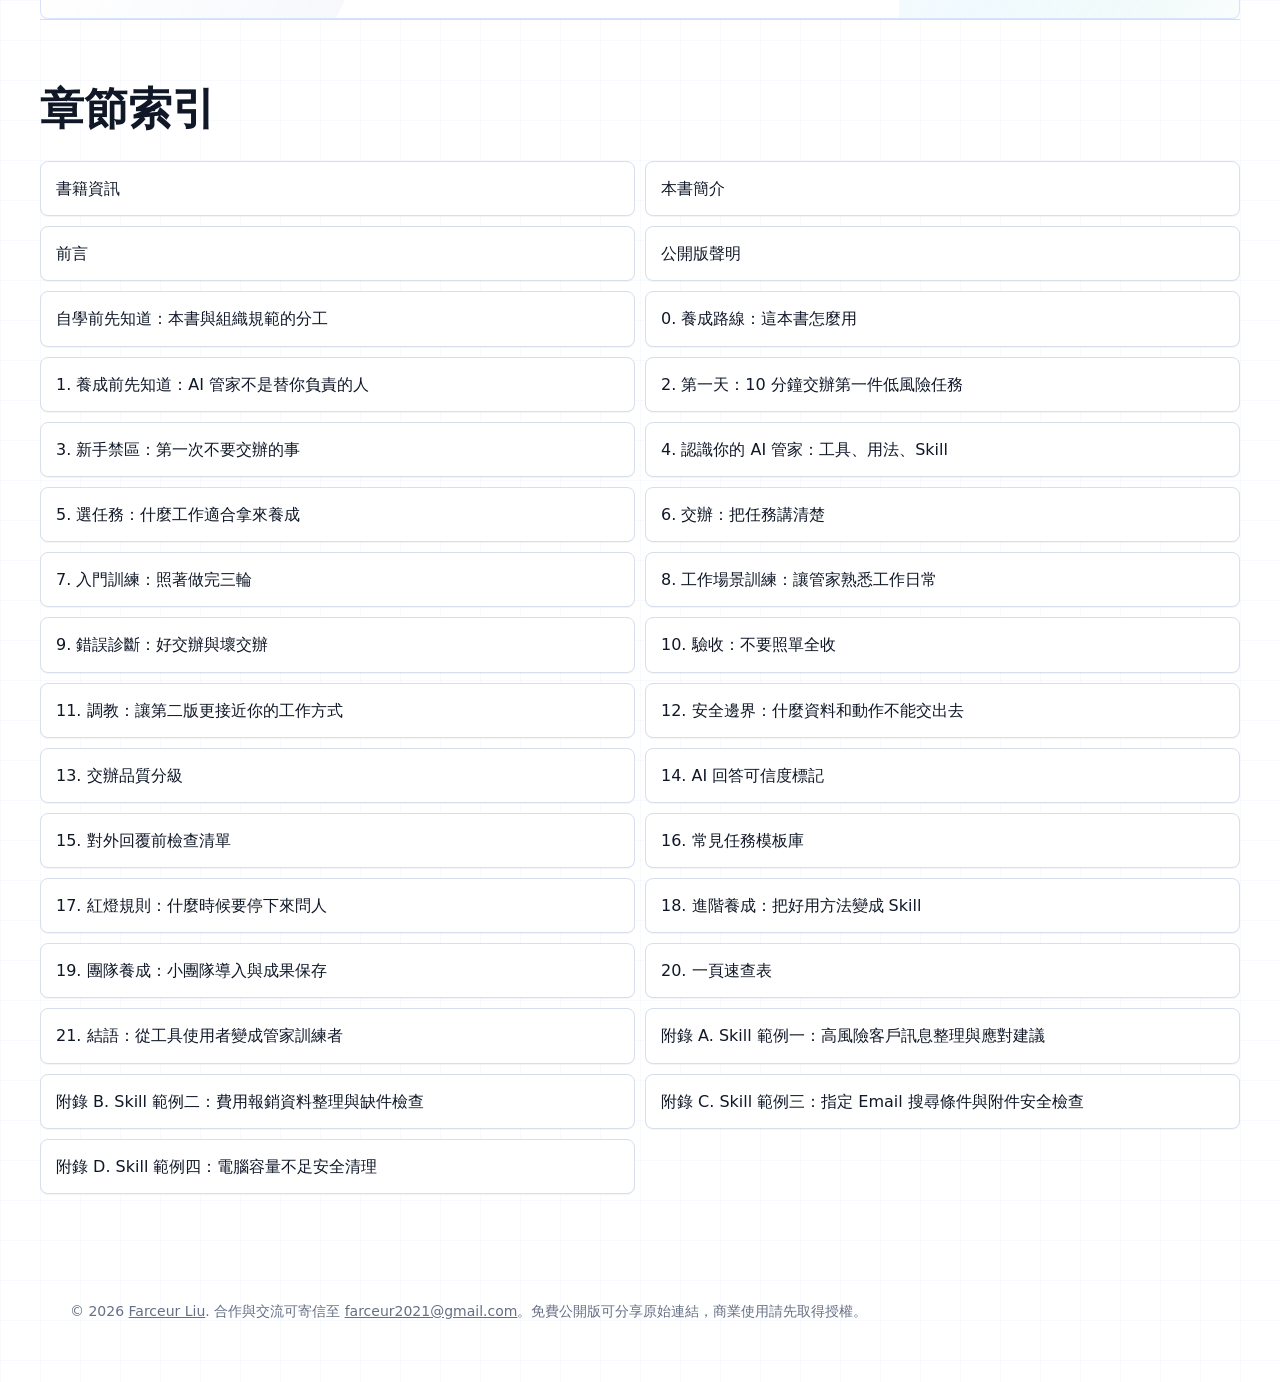
==== commit d0d3edf9: "新增英文公開版閱讀與 PDF" ====
--- a/index.html
+++ b/index.html
@@ -22,8 +22,9 @@
   <meta name="twitter:description" content="AI 管家公開教學書，教你把 AI 從聊天工具養成可交辦、可驗收、可累積的工作助理。">
   <meta name="twitter:image" content="https://farceurliu.github.io/ai-butler-handbook/assets/social-preview.png">
   <link rel="icon" href="assets/favicon.svg" type="image/svg+xml">
-  <link rel="stylesheet" href="assets/styles.css?v=20260507-lang-switch">
+  <link rel="stylesheet" href="assets/styles.css?v=20260508-english-edition">
   <script src="https://platform.linkedin.com/badges/js/profile.js" async defer type="text/javascript"></script>
+  <script data-goatcounter="https://farceur-ai-butler.goatcounter.com/count" async src="https://gc.zgo.at/count.js"></script>
 </head>
 <body>
 <header class="site-header">
@@ -36,9 +37,9 @@
       <span aria-hidden="true">|</span>
       <a class="" href="english.html" lang="en">EN</a>
     </span>
-    <a href="downloads/從零開始養成我的AI管家_免費公開版_v1.0.pdf">PDF</a>
-    <a href="https://www.linkedin.com/in/farceur-liu-636864b5/" target="_blank" rel="noopener noreferrer">LinkedIn</a>
-    <a href="mailto:farceur2021@gmail.com">Email</a>
+    <a href="downloads/從零開始養成我的AI管家_免費公開版_v1.0.pdf" data-goatcounter-click="nav-pdf-download">PDF</a>
+    <a href="https://www.linkedin.com/in/farceur-liu-636864b5/" target="_blank" rel="noopener noreferrer" data-goatcounter-click="nav-linkedin">LinkedIn</a>
+    <a href="mailto:farceur2021@gmail.com" data-goatcounter-click="nav-email">Email</a>
   </nav>
 </header>
 <main>
@@ -47,10 +48,10 @@
       <h1><span>從零開始養成我的</span><span>AI 管家</span></h1>
       <p class="lead"><span>你需要的 AI 工具其實不多。</span><span>真正的差距，是會不會把 AI 調教成能交辦、可驗收、能累積的工作夥伴。</span></p>
       <div class="hero-actions">
-        <a class="button primary" href="read.html">線上閱讀</a>
-        <a class="button" href="downloads/從零開始養成我的AI管家_免費公開版_v1.0.pdf">下載 PDF</a>
-        <a class="button" href="english.html">English Overview</a>
-        <a class="button" href="https://www.linkedin.com/in/farceur-liu-636864b5/" target="_blank" rel="noopener noreferrer">作者 LinkedIn</a>
+        <a class="button primary" href="read.html" data-goatcounter-click="hero-read-online">線上閱讀</a>
+        <a class="button" href="downloads/從零開始養成我的AI管家_免費公開版_v1.0.pdf" data-goatcounter-click="hero-download-pdf">下載 PDF</a>
+        <a class="button" href="read-en.html" data-goatcounter-click="hero-english-edition">英文版</a>
+        <a class="button" href="https://www.linkedin.com/in/farceur-liu-636864b5/" target="_blank" rel="noopener noreferrer" data-goatcounter-click="hero-linkedin">作者 LinkedIn</a>
       </div>
       <div class="proof-row" aria-label="公開版重點">
         <span><strong>v1.0</strong> 免費公開版</span>
@@ -148,8 +149,8 @@
       <p>公開版保留線上閱讀與 PDF 兩種入口。建議先快速讀過養成路線，再拿一個低風險工作照著交辦、驗收、調教，最後把跑通的方法保存成自己的模板。</p>
     </div>
     <div class="reading-actions">
-      <a class="button primary" href="read.html">開始線上閱讀</a>
-      <a class="button" href="downloads/從零開始養成我的AI管家_免費公開版_v1.0.pdf">下載 PDF</a>
+      <a class="button primary" href="read.html" data-goatcounter-click="cta-read-online">開始線上閱讀</a>
+      <a class="button" href="downloads/從零開始養成我的AI管家_免費公開版_v1.0.pdf" data-goatcounter-click="cta-download-pdf">下載 PDF</a>
     </div>
   </section>
 
@@ -161,8 +162,8 @@
         </div>
         <p class="section-copy">歡迎透過 LinkedIn 認識 Farceur Liu；合作、分享邀約或 AI 工作流交流，也可以直接寄信到 <a href="mailto:farceur2021@gmail.com">farceur2021@gmail.com</a>。</p>
         <div class="hero-actions">
-          <a class="button" href="https://www.linkedin.com/in/farceur-liu-636864b5/" target="_blank" rel="noopener noreferrer">前往 LinkedIn</a>
-          <a class="button" href="mailto:farceur2021@gmail.com">Email 聯繫</a>
+          <a class="button" href="https://www.linkedin.com/in/farceur-liu-636864b5/" target="_blank" rel="noopener noreferrer" data-goatcounter-click="contact-linkedin">前往 LinkedIn</a>
+          <a class="button" href="mailto:farceur2021@gmail.com" data-goatcounter-click="contact-email">Email 聯繫</a>
         </div>
       </div>
       <div class="linkedin-badge-card" aria-label="Farceur Liu LinkedIn 個人檔案">
--- a/assets/styles.css
+++ b/assets/styles.css
@@ -532,6 +532,11 @@
   margin-top: 24px;
   font-size: 17px;
 }
+.book hr {
+  border: 0;
+  border-top: 1px solid var(--line);
+  margin: 28px 0;
+}
 .book p,
 .book li {
   color: #26323a;
@@ -651,7 +656,8 @@
   }
   .toc {
     position: static;
-    max-height: none;
+    max-height: 300px;
+    overflow: auto;
   }
   .book {
     padding: 28px 20px;
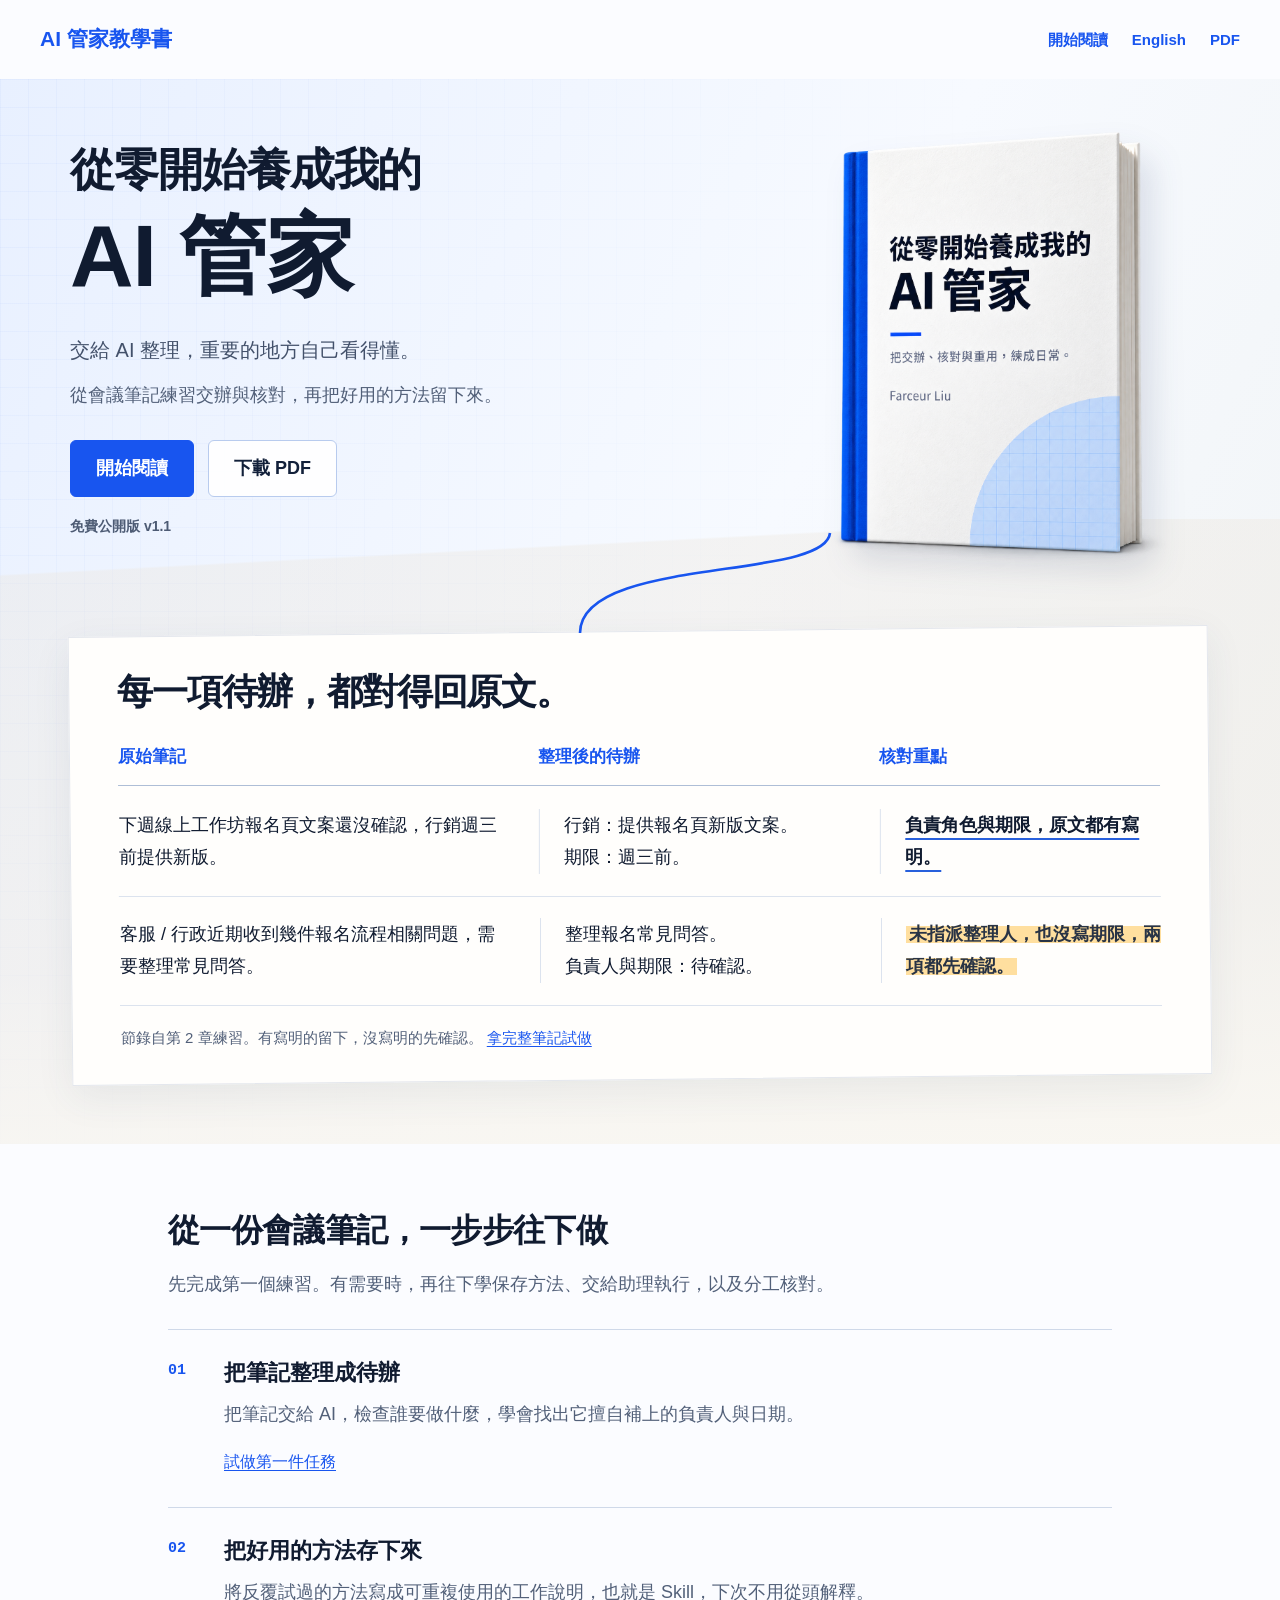
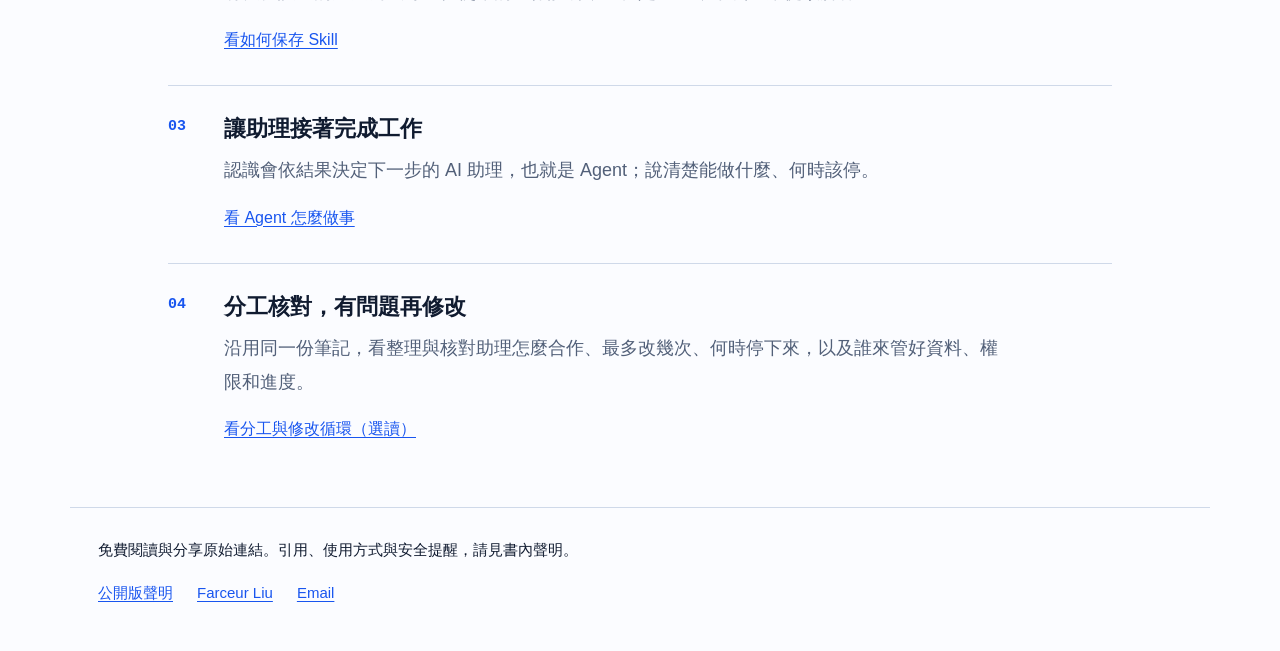
==== commit a8887810: "更新雙語 AI 管家手冊 v1.1 與新版閱讀入口" ====
--- a/index.html
+++ b/index.html
@@ -1,216 +1,74 @@
 <!doctype html>
-<html lang="zh-Hant">
-<head>
-  <meta charset="utf-8">
-  <meta name="viewport" content="width=device-width, initial-scale=1">
-  <title>從零開始養成我的 AI 管家｜免費公開版</title>
-  <meta name="description" content="AI 管家公開教學書，教你把 AI 從聊天工具養成可交辦、可驗收、可累積的工作助理。">
-  <link rel="canonical" href="https://farceurliu.github.io/ai-butler-handbook/">
-  <meta property="og:title" content="從零開始養成我的 AI 管家｜免費公開版">
-  <meta property="og:description" content="AI 管家公開教學書，教你把 AI 從聊天工具養成可交辦、可驗收、可累積的工作助理。">
-  <meta property="og:type" content="website">
-  <meta property="og:url" content="https://farceurliu.github.io/ai-butler-handbook/">
-  <meta property="og:site_name" content="從零開始養成我的 AI 管家">
-  <meta property="og:locale" content="zh_TW">
-  <meta property="og:image" content="https://farceurliu.github.io/ai-butler-handbook/assets/social-preview.png">
-  <meta property="og:image:secure_url" content="https://farceurliu.github.io/ai-butler-handbook/assets/social-preview.png">
-  <meta property="og:image:width" content="1200">
-  <meta property="og:image:height" content="630">
-  <meta property="og:image:alt" content="從零開始養成我的 AI 管家免費公開手冊預覽圖">
-  <meta name="twitter:card" content="summary_large_image">
-  <meta name="twitter:title" content="從零開始養成我的 AI 管家｜免費公開版">
-  <meta name="twitter:description" content="AI 管家公開教學書，教你把 AI 從聊天工具養成可交辦、可驗收、可累積的工作助理。">
-  <meta name="twitter:image" content="https://farceurliu.github.io/ai-butler-handbook/assets/social-preview.png">
-  <link rel="icon" href="assets/favicon.svg" type="image/svg+xml">
-  <link rel="stylesheet" href="assets/styles.css?v=20260508-english-edition">
-  <script src="https://platform.linkedin.com/badges/js/profile.js" async defer type="text/javascript"></script>
-  <script data-goatcounter="https://farceur-ai-butler.goatcounter.com/count" async src="https://gc.zgo.at/count.js"></script>
-</head>
-<body>
-<header class="site-header">
-  <a class="brand" href="index.html">AI 管家教學書</a>
-  <nav aria-label="主要導覽">
-    <a class="active" href="index.html">首頁</a>
-    <a class="" href="read.html">線上閱讀</a>
-    <span class="language-switch" aria-label="語系切換">
-      <a class="active" href="index.html" lang="zh-Hant">TW</a>
-      <span aria-hidden="true">|</span>
-      <a class="" href="english.html" lang="en">EN</a>
-    </span>
-    <a href="downloads/從零開始養成我的AI管家_免費公開版_v1.0.pdf" data-goatcounter-click="nav-pdf-download">PDF</a>
-    <a href="https://www.linkedin.com/in/farceur-liu-636864b5/" target="_blank" rel="noopener noreferrer" data-goatcounter-click="nav-linkedin">LinkedIn</a>
-    <a href="mailto:farceur2021@gmail.com" data-goatcounter-click="nav-email">Email</a>
-  </nav>
-</header>
-<main>
-  <section class="hero launch-hero">
-    <div class="hero-copy">
-      <h1><span>從零開始養成我的</span><span>AI 管家</span></h1>
-      <p class="lead"><span>你需要的 AI 工具其實不多。</span><span>真正的差距，是會不會把 AI 調教成能交辦、可驗收、能累積的工作夥伴。</span></p>
-      <div class="hero-actions">
-        <a class="button primary" href="read.html" data-goatcounter-click="hero-read-online">線上閱讀</a>
-        <a class="button" href="downloads/從零開始養成我的AI管家_免費公開版_v1.0.pdf" data-goatcounter-click="hero-download-pdf">下載 PDF</a>
-        <a class="button" href="read-en.html" data-goatcounter-click="hero-english-edition">英文版</a>
-        <a class="button" href="https://www.linkedin.com/in/farceur-liu-636864b5/" target="_blank" rel="noopener noreferrer" data-goatcounter-click="hero-linkedin">作者 LinkedIn</a>
-      </div>
-      <div class="proof-row" aria-label="公開版重點">
-        <span><strong>v1.0</strong> 免費公開版</span>
-        <span><strong>22</strong> 章養成路線</span>
-        <span><strong>4</strong> 個 Skill 案例</span>
-      </div>
-    </div>
-    <div class="hero-showcase launch-showcase" aria-label="AI 管家教學書預覽">
-      <figure class="cover launch-cover">
-        <img src="assets/cover-preview.png" alt="從零開始養成我的 AI 管家書籍預覽">
-      </figure>
-    </div>
-  </section>
+<html lang="zh-Hant"><head><meta charset="utf-8"><meta name="viewport" content="width=device-width,initial-scale=1">
+<meta name="description" content="從會議筆記開始，練習交辦、核對，再把好用的方法留下來。"><meta name="robots" content="index,follow"><link rel="canonical" href="https://farceurliu.github.io/ai-butler-handbook/index.html"><link rel="alternate" hreflang="zh-Hant" href="https://farceurliu.github.io/ai-butler-handbook/index.html"><link rel="alternate" hreflang="en" href="https://farceurliu.github.io/ai-butler-handbook/english.html"><meta property="og:title" content="從零開始養成我的 AI 管家"><meta property="og:description" content="從會議筆記開始，練習交辦、核對，再把好用的方法留下來。"><meta property="og:type" content="website"><meta property="og:url" content="https://farceurliu.github.io/ai-butler-handbook/index.html"><meta property="og:image" content="https://farceurliu.github.io/ai-butler-handbook/assets/social-preview-zh.png?v=20261029-v11"><meta property="og:image:width" content="1200"><meta property="og:image:height" content="630"><meta name="twitter:card" content="summary_large_image"><meta name="twitter:image" content="https://farceurliu.github.io/ai-butler-handbook/assets/social-preview-zh.png?v=20261029-v11"><link rel="icon" href="assets/favicon.svg" type="image/svg+xml"><title>從零開始養成我的 AI 管家</title><style>
+:root{color-scheme:light;--ink:#172b38;--muted:#53646f;--line:#d9e0e4;--accent:#245f8e;--paper:#fff}
+*{box-sizing:border-box}html{scroll-padding-top:24px}body{margin:0;background:#f4f6f8;color:var(--ink);font-family:-apple-system,BlinkMacSystemFont,"PingFang TC","Microsoft JhengHei",Arial,sans-serif;line-height:1.85}a{color:var(--accent);text-underline-offset:3px;overflow-wrap:anywhere}a:hover{text-decoration-thickness:2px}a:focus-visible,summary:focus-visible,pre:focus-visible,.table-wrap:focus-visible{outline:3px solid #c57815;outline-offset:4px}.skip{position:absolute;left:12px;top:-100px;background:#fff;padding:8px}.skip:focus{top:8px;z-index:10}
+.site-header{max-width:1320px;margin:auto;padding:20px;display:flex;align-items:center;justify-content:space-between;gap:20px;border-bottom:1px solid var(--line)}.brand{font-weight:700;text-decoration:none;color:var(--ink)}.header-links{display:flex;gap:18px;flex-wrap:wrap;font-size:14px}.reader-layout{width:min(1320px,calc(100% - 40px));margin:auto;display:grid;grid-template-columns:235px minmax(0,1fr);gap:32px;align-items:start;padding:30px 0 60px}.toc{position:sticky;top:24px;max-height:calc(100vh - 48px);overflow:auto;padding:18px 14px;background:var(--paper);border:1px solid var(--line);border-radius:8px}.toc strong{display:block;margin-bottom:8px}.toc a,.mobile-toc a{display:block;text-decoration:none;font-size:14px;line-height:1.5;padding:7px 0;color:var(--muted)}.toc a:hover,.mobile-toc a:hover{color:var(--accent)}.mobile-toc{display:none}.book{min-width:0;background:var(--paper);border:1px solid var(--line);border-radius:8px;padding:40px clamp(24px,4.5vw,66px);overflow-wrap:anywhere}.edition{color:var(--muted);font-size:13px;margin-top:0}.book h1{font-size:clamp(30px,3.8vw,46px);line-height:1.3;margin:12px 0 28px;letter-spacing:0}.book h2{font-size:26px;line-height:1.5;margin:48px 0 22px;padding-top:24px;border-top:1px solid var(--line)}.book h3{font-size:21px;line-height:1.5;margin:32px 0 14px}.book h4,.book h5,.book h6{font-size:18px;line-height:1.5;margin:24px 0 12px}.book p{margin:0 0 18px}.book li{margin:6px 0}.book ul,.book ol{padding-left:1.65em;margin:14px 0 22px}blockquote{margin:22px 0;padding:14px 18px;border-left:4px solid var(--accent);background:#f1f6fa;color:#344e61}pre{white-space:pre-wrap;overflow-wrap:anywhere;word-break:break-word;background:#f1f4f7;border:1px solid var(--line);border-radius:5px;padding:18px;font-size:14px;line-height:1.75;tab-size:2}code{font-family:ui-monospace,SFMono-Regular,Menlo,Consolas,"PingFang TC",monospace;font-size:.9em}p code,li code,td code{background:#edf3f7;padding:1px 4px;border-radius:3px}.table-wrap{max-width:100%;overflow-x:auto;margin:20px 0 28px}table{border-collapse:collapse;min-width:100%;font-size:14px;line-height:1.65}th,td{border:1px solid var(--line);padding:10px 12px;text-align:left;vertical-align:top;min-width:95px}th{background:#edf3f7}figure{margin:28px 0}img{display:block;max-width:100%;height:auto;margin:auto}figcaption{font-size:13px;color:var(--muted);margin-top:10px;line-height:1.6}hr{border:0;border-top:1px solid var(--line);margin:28px 0}.book-footer{border-top:1px solid var(--line);margin-top:40px;padding-top:20px;font-size:14px;display:flex;gap:20px;flex-wrap:wrap}
+/* A book-like display face; the instructions, examples and navigation remain
+   system sans. No downloaded fonts or additional asset requests. */
+.book{font-size:17px;line-height:1.85}
+.book article,.book>.edition,.book-footer{max-width:44rem;margin-left:auto;margin-right:auto}
+.book h1,.book h2{font-family:"Iowan Old Style","Songti TC","Noto Serif CJK TC",Georgia,serif;font-weight:600}
+.book h1{font-size:44px;line-height:1.45;text-wrap:balance}
+.book h2{font-size:29px;line-height:1.55;margin-top:56px}
+.book h3{font-size:22px;font-weight:650;margin-top:36px}
+.book h4,.book h5,.book h6{font-size:18px;font-weight:650}
+.book strong{font-weight:700}
+.book .study-label{margin-top:30px;margin-bottom:10px;font-size:16px}
+.study-label strong{display:block;margin-bottom:5px;color:var(--ink)}
+.study-label+ul,.study-label+ol{margin-top:6px}
+pre{font-size:14.5px;line-height:1.75}pre code{font-size:1em}
+table{font-size:15px}figcaption{font-size:14px;line-height:1.7}
+.edition a{color:inherit;text-decoration:none}.edition a:hover{text-decoration:underline}
+.figure-link{display:block}.figure-zoom{display:inline-block;font-size:15px;margin-top:6px;padding:8px 0}
+.reader-layout{grid-template-columns:260px minmax(0,1fr)}
+/* Keep the last navigation item visible at the initial header/layout offset,
+   before the sticky sidebar reaches its 24px top position. Screen-only: PDF
+   layout and the separate mobile contents control are unaffected. */
+@media screen and (min-width:861px){.toc{max-height:calc(100vh - 130px)}}
+.toc-group+.toc-group{margin-top:22px;padding-top:16px;border-top:1px solid var(--line)}
+.toc-group-title{font-size:14px;font-weight:700;line-height:1.5;margin:0 0 8px;color:var(--ink)}
+.toc-group ul{list-style:none;margin:0;padding:0}.toc-group li{margin:0}
+.toc .toc-link,.mobile-toc .toc-link{display:grid;grid-template-columns:28px minmax(0,1fr);align-items:start;gap:9px;padding:9px 4px;line-height:1.6;border-radius:4px}
+.toc-link .chapter-number{font-size:12.5px;font-weight:600;line-height:24px;text-align:center;background:#edf3f7;color:#245f8e;border-radius:4px}
+.toc .toc-link:hover,.mobile-toc .toc-link:hover{background:#f3f6fa;color:#174d75}
+.toc .toc-link:active,.mobile-toc .toc-link:active{background:#e4eef6;color:#153e63}
+.toc .toc-link[aria-current="location"],.mobile-toc .toc-link[aria-current="location"]{background:#e4eef6;color:#153e63;font-weight:700;text-decoration:underline;text-underline-offset:4px}
+@media(prefers-reduced-motion:no-preference){.toc-link,.header-links a{transition:background-color .12s ease,color .12s ease}}
+.mobile-toc[open] summary{margin-bottom:12px}.mobile-toc .toc-link{font-size:15px}
+@media screen and (max-width:480px){html[lang="en"] .table-wrap::before{content:"Swipe horizontally to see all columns.";display:block;font-size:14px;line-height:1.6;margin-bottom:8px;color:var(--muted)}html[lang="en"] table{min-width:30rem}html[lang="en"] th,html[lang="en"] td{min-width:10rem;overflow-wrap:normal;word-break:normal;hyphens:none}}
+@media(max-width:860px){.site-header{align-items:flex-start}.reader-layout{display:block;width:min(760px,calc(100% - 28px));padding-top:18px}.toc{display:none}.mobile-toc{display:block;background:white;border:1px solid var(--line);border-radius:6px;padding:12px 16px;margin-bottom:16px}.mobile-toc summary{cursor:pointer;font-weight:600}.mobile-toc nav{padding-top:10px}.book{padding:28px 22px}.book h1{font-size:34px}.book h2{font-size:26px}.book h3{font-size:21px}.site-header{padding:16px 14px}.header-links{gap:8px 16px}.brand{font-size:15px}}
+@media(max-width:400px){.site-header{display:block}.header-links{margin-top:10px}.book{padding:24px 17px}.book h1{font-size:31px}.book h2{font-size:25px}pre{font-size:14px;padding:13px}}
+@page{size:A4;margin:18mm 17mm 20mm;@bottom-left{content:"AI Work Assistant Handbook · v1.1";font:8pt Arial;color:#53646f}@bottom-right{content:counter(page) " / " counter(pages);font:8pt Arial;color:#53646f}}
+@media print{html{scroll-padding:0}body{background:white;font-size:10pt;line-height:1.65;-webkit-print-color-adjust:exact;print-color-adjust:exact}.site-header,.toc,.mobile-toc,.skip,.book-footer{display:none!important}.reader-layout{display:block;width:auto;margin:0;padding:0}.book{border:0;border-radius:0;padding:0;overflow-wrap:anywhere}.edition{font-size:8pt;margin-bottom:10pt}.book h1{font-size:25pt;line-height:1.3;margin:0 0 18pt}.book h2{font-size:17pt;line-height:1.4;margin:26pt 0 12pt;padding-top:12pt}.book h3{font-size:13pt;line-height:1.4;margin:18pt 0 9pt}.book h4,.book h5,.book h6{font-size:11pt;margin:14pt 0 7pt}h1,h2,h3,h4,h5,h6{break-after:avoid-page;page-break-after:avoid}p,li{orphans:3;widows:3}.book p{margin:0 0 9pt}.book ul,.book ol{margin:7pt 0 12pt}.book li{margin:3pt 0}pre{font-size:8.4pt;line-height:1.55;padding:9pt;white-space:pre-wrap;overflow:visible;break-inside:auto;box-decoration-break:clone}pre code{font-size:1em}blockquote{padding:8pt 10pt;margin:12pt 0;break-inside:auto}.table-wrap{overflow:visible;margin:12pt 0;break-inside:auto}table{width:100%;table-layout:fixed;min-width:0;font-size:8pt;line-height:1.55}thead{display:table-header-group}th,td{min-width:0;padding:6pt;overflow-wrap:anywhere;word-break:normal}tr{break-inside:avoid-page}figure{break-inside:avoid-page;margin:14pt 0}figure img{max-height:210mm;width:auto;max-width:100%}figcaption{font-size:8pt;margin-top:6pt}a{color:inherit;text-decoration:underline}}
+@media print{.book{font-size:10.5pt;line-height:1.7}.book article,.edition{max-width:none}.book .study-label{font-size:10pt;margin:14pt 0 6pt;break-after:avoid-page}.study-label strong{margin-bottom:3pt}.book h1,.book h2{font-weight:600}.book h3,.book h4{font-weight:700}.figure-zoom{display:none}}
 
-  <section class="thesis-section launch-thesis">
-    <h2>這不是工具清單，而是一套把 AI 用進工作的養成方法。</h2>
-    <p>多數人卡住，不是因為少用某個冷門 AI 工具，而是不知道怎麼讓 ChatGPT、Codex、Claude Code 或 Gemini CLI 做到自己想要的結果。這本書把「怎麼問、怎麼驗、怎麼修、怎麼留下流程」整理成新手也能照著練的路線。</p>
-  </section>
-
-  <section class="problem-section">
-    <div class="section-heading">
-      <h2>先解決三個常見卡點</h2>
-    </div>
-    <div class="problem-grid">
-      <div>
-        <span>01</span>
-        <h3>不知道該交辦什麼</h3>
-        <p>從摘要、整理、分類、改寫這類低風險任務開始，先建立可驗收的成功經驗。</p>
-      </div>
-      <div>
-        <span>02</span>
-        <h3>問了但結果不好</h3>
-        <p>把目標、資料、限制、輸出格式和不要做的事講清楚，讓 AI 先產出可修的第一版。</p>
-      </div>
-      <div>
-        <span>03</span>
-        <h3>不知道能不能相信</h3>
-        <p>用驗收清單分清事實、推測、待確認項目，把人的判斷留在流程裡。</p>
-      </div>
-    </div>
-  </section>
-
-  <section class="workflow-section">
-    <div class="section-heading">
-      <h2>從第一件低風險任務開始</h2>
-    </div>
-    <div class="workflow-steps">
-      <div><span>01</span><strong>選一件低風險任務</strong><p>從整理、摘要、分類、改寫這類可驗收工作開始。</p></div>
-      <div><span>02</span><strong>交辦清楚</strong><p>說明目標、資料來源、限制、輸出格式與不要做的事。</p></div>
-      <div><span>03</span><strong>驗收與修正</strong><p>分清事實、推測、待確認項目，不把判斷責任交出去。</p></div>
-      <div><span>04</span><strong>保存成流程</strong><p>把反覆成功的方法整理成模板，必要時再升級成 Skill。</p></div>
-    </div>
-  </section>
-
-  <section class="band outcome-section">
-    <div class="section-heading">
-      <h2>學完後，你會帶走四種能力</h2>
-    </div>
-    <div class="outcome-grid">
-      <div>
-        <h3>會交辦</h3>
-        <p>把目標、資料、邊界、輸出格式與驗收方式講清楚，讓 AI 產出可檢查的第一版。</p>
-      </div>
-      <div>
-        <h3>會驗收</h3>
-        <p>不照單全收，分清事實、推測與待確認項目，保留人的判斷與責任。</p>
-      </div>
-      <div>
-        <h3>會沉澱</h3>
-        <p>把跑通的方法保存成模板，必要時再整理成 Skill，讓經驗可以被重複使用。</p>
-      </div>
-      <div>
-        <h3>會選工具</h3>
-        <p>分清 Chat、Codex / Claude Code / Gemini CLI 和 Skill 的使用時機，不再被工具清單牽著走。</p>
-      </div>
-    </div>
-  </section>
-
-  <section class="split audience-section">
-    <div>
-      <h2>給第一次把 AI 用進工作的人</h2>
-      <p>這本書不是工具排行榜，也不是要你追逐每個新產品。它從低風險任務開始，帶你練習 Chat、Codex / Claude Code / Gemini CLI、工作流與 Skill 的使用邊界。</p>
-    </div>
-    <div class="reader-list">
-      <p>第一次接觸 AI 的工作者</p>
-      <p>想把 AI 用進日常流程的小團隊</p>
-      <p>想理解 Codex / Claude Code / Gemini CLI 的使用者</p>
-      <p>想把好用工作流整理成 Skill 的人</p>
-    </div>
-  </section>
-
-  <section class="reading-section">
-    <div>
-      <h2>先讀完，再挑一個真實任務練一次。</h2>
-      <p>公開版保留線上閱讀與 PDF 兩種入口。建議先快速讀過養成路線，再拿一個低風險工作照著交辦、驗收、調教，最後把跑通的方法保存成自己的模板。</p>
-    </div>
-    <div class="reading-actions">
-      <a class="button primary" href="read.html" data-goatcounter-click="cta-read-online">開始線上閱讀</a>
-      <a class="button" href="downloads/從零開始養成我的AI管家_免費公開版_v1.0.pdf" data-goatcounter-click="cta-download-pdf">下載 PDF</a>
-    </div>
-  </section>
-
-  <section class="contact-section">
-    <div class="contact-layout">
-      <div class="contact-copy">
-        <div class="section-heading">
-          <h2>想交流 AI 管家養成、工作流或導入經驗</h2>
-        </div>
-        <p class="section-copy">歡迎透過 LinkedIn 認識 Farceur Liu；合作、分享邀約或 AI 工作流交流，也可以直接寄信到 <a href="mailto:farceur2021@gmail.com">farceur2021@gmail.com</a>。</p>
-        <div class="hero-actions">
-          <a class="button" href="https://www.linkedin.com/in/farceur-liu-636864b5/" target="_blank" rel="noopener noreferrer" data-goatcounter-click="contact-linkedin">前往 LinkedIn</a>
-          <a class="button" href="mailto:farceur2021@gmail.com" data-goatcounter-click="contact-email">Email 聯繫</a>
-        </div>
-      </div>
-      <div class="linkedin-badge-card" aria-label="Farceur Liu LinkedIn 個人檔案">
-        <div class="badge-base LI-profile-badge" data-locale="zh_TW" data-size="medium" data-theme="dark" data-type="VERTICAL" data-vanity="farceur-liu-636864b5" data-version="v1"><a class="badge-base__link LI-simple-link" href="https://tw.linkedin.com/in/farceur-liu-636864b5?trk=profile-badge">Farceur Liu</a></div>
-      </div>
-    </div>
-  </section>
-
-  <section class="band">
-    <div class="section-heading">
-      <h2>章節索引</h2>
-    </div>
-    <div class="chapter-grid"><a href="read.html#書籍資訊"><span>書籍資訊</span></a>
-<a href="read.html#本書簡介"><span>本書簡介</span></a>
-<a href="read.html#前言"><span>前言</span></a>
-<a href="read.html#公開版聲明"><span>公開版聲明</span></a>
-<a href="read.html#自學前先知道-本書與組織規範的分工"><span>自學前先知道：本書與組織規範的分工</span></a>
-<a href="read.html#0-養成路線-這本書怎麼用"><span>0. 養成路線：這本書怎麼用</span></a>
-<a href="read.html#1-養成前先知道-ai-管家不是替你負責的人"><span>1. 養成前先知道：AI 管家不是替你負責的人</span></a>
-<a href="read.html#2-第一天-10-分鐘交辦第一件低風險任務"><span>2. 第一天：10 分鐘交辦第一件低風險任務</span></a>
-<a href="read.html#3-新手禁區-第一次不要交辦的事"><span>3. 新手禁區：第一次不要交辦的事</span></a>
-<a href="read.html#4-認識你的-ai-管家-工具-用法-skill"><span>4. 認識你的 AI 管家：工具、用法、Skill</span></a>
-<a href="read.html#5-選任務-什麼工作適合拿來養成"><span>5. 選任務：什麼工作適合拿來養成</span></a>
-<a href="read.html#6-交辦-把任務講清楚"><span>6. 交辦：把任務講清楚</span></a>
-<a href="read.html#7-入門訓練-照著做完三輪"><span>7. 入門訓練：照著做完三輪</span></a>
-<a href="read.html#8-工作場景訓練-讓管家熟悉工作日常"><span>8. 工作場景訓練：讓管家熟悉工作日常</span></a>
-<a href="read.html#9-錯誤診斷-好交辦與壞交辦"><span>9. 錯誤診斷：好交辦與壞交辦</span></a>
-<a href="read.html#10-驗收-不要照單全收"><span>10. 驗收：不要照單全收</span></a>
-<a href="read.html#11-調教-讓第二版更接近你的工作方式"><span>11. 調教：讓第二版更接近你的工作方式</span></a>
-<a href="read.html#12-安全邊界-什麼資料和動作不能交出去"><span>12. 安全邊界：什麼資料和動作不能交出去</span></a>
-<a href="read.html#13-交辦品質分級"><span>13. 交辦品質分級</span></a>
-<a href="read.html#14-ai-回答可信度標記"><span>14. AI 回答可信度標記</span></a>
-<a href="read.html#15-對外回覆前檢查清單"><span>15. 對外回覆前檢查清單</span></a>
-<a href="read.html#16-常見任務模板庫"><span>16. 常見任務模板庫</span></a>
-<a href="read.html#17-紅燈規則-什麼時候要停下來問人"><span>17. 紅燈規則：什麼時候要停下來問人</span></a>
-<a href="read.html#18-進階養成-把好用方法變成-skill"><span>18. 進階養成：把好用方法變成 Skill</span></a>
-<a href="read.html#19-團隊養成-小團隊導入與成果保存"><span>19. 團隊養成：小團隊導入與成果保存</span></a>
-<a href="read.html#20-一頁速查表"><span>20. 一頁速查表</span></a>
-<a href="read.html#21-結語-從工具使用者變成管家訓練者"><span>21. 結語：從工具使用者變成管家訓練者</span></a>
-<a href="read.html#附錄-a-skill-範例一-高風險客戶訊息整理與應對建議"><span>附錄 A. Skill 範例一：高風險客戶訊息整理與應對建議</span></a>
-<a href="read.html#附錄-b-skill-範例二-費用報銷資料整理與缺件檢查"><span>附錄 B. Skill 範例二：費用報銷資料整理與缺件檢查</span></a>
-<a href="read.html#附錄-c-skill-範例三-指定-email-搜尋條件與附件安全檢查"><span>附錄 C. Skill 範例三：指定 Email 搜尋條件與附件安全檢查</span></a>
-<a href="read.html#附錄-d-skill-範例四-電腦容量不足安全清理"><span>附錄 D. Skill 範例四：電腦容量不足安全清理</span></a></div>
-  </section>
-</main>
-<footer>
-  <p>© 2026 <a href="https://www.linkedin.com/in/farceur-liu-636864b5/" target="_blank" rel="noopener noreferrer">Farceur Liu</a>. 合作與交流可寄信至 <a href="mailto:farceur2021@gmail.com">farceur2021@gmail.com</a>。免費公開版可分享原始連結，商業使用請先取得授權。</p>
-</footer>
-</body>
-</html>
+body{background:#fbfcff;color:#101b30;font-size:18px;--accent:#1855ef;--muted:#526079;--line:#cfd9e9}
+.site-header{max-width:1280px;padding:20px 40px;border:0}.brand{color:var(--accent);font-size:21px}.header-links{align-items:center;font-size:15px;gap:24px}.header-links a{text-decoration:none;font-weight:600}
+.home-main{margin:auto}.home-scene{position:relative;background:linear-gradient(115deg,#e8f0ff 0%,#f7faff 55%,#f1f4f5 100%);padding:0 40px 64px;isolation:isolate}.home-scene:before{content:"";position:absolute;inset:0;z-index:-1;background-image:linear-gradient(#1656e908 1px,transparent 1px),linear-gradient(90deg,#1656e908 1px,transparent 1px);background-size:28px 28px;mask-image:linear-gradient(100deg,#000,transparent 70%)}.home-scene:after{content:"";position:absolute;inset:440px 0 0;z-index:-1;background:linear-gradient(177deg,transparent 0 8%,#ece5da55 8.3%,#f2ede68c 65%,#f9f7f2 100%)}
+.hero-composition{position:relative;max-width:1140px;margin:auto;display:grid;grid-template-columns:1.2fr .8fr;gap:38px;align-items:center;min-height:548px;padding:22px 0 48px}
+.home-hero{position:relative;z-index:2;padding:18px 0 24px}.home-hero h1{margin:0 0 22px;font-weight:800;line-height:1.25;letter-spacing:-.04em;text-wrap:balance}.home-hero h1 span{display:block;font-size:clamp(30px,3.5vw,46px);line-height:1.45}.home-hero h1 strong{display:block;font-size:clamp(65px,7vw,88px);line-height:1.22;font-weight:800}.home-hero .lead{font-size:20px;line-height:1.85;margin:0 0 10px;color:#43516b;max-width:29em}.home-hero .intro{font-size:18px;line-height:1.85;margin:0 0 28px;max-width:31em;color:var(--muted)}.home-hero .edition{font-size:14px;font-weight:600;margin:17px 0 0;color:#4d5b74}
+.home-actions{display:flex;flex-wrap:wrap;gap:14px}.home-button{display:inline-flex;align-items:center;justify-content:center;min-height:50px;padding:11px 25px;border:1px solid #b8cbee;border-radius:6px;text-decoration:none;font-size:18px;font-weight:650;background:#ffffffed;color:#12203a}.home-button.primary{background:var(--accent);border-color:var(--accent);color:white}.home-button:active{background:#dce7ff}.home-button.primary:active{background:#123dbc}
+.book-showcase{position:relative;z-index:1;margin:0;min-width:0}.book-showcase img{width:100%;height:482px;object-fit:contain;filter:drop-shadow(13px 18px 15px #1d335c20)}
+.book-ribbon{position:absolute;left:0;bottom:-2px;width:100%;height:100px;overflow:visible;pointer-events:none;z-index:3}.book-ribbon path{fill:none;stroke:#1855ef;stroke-width:2.6;vector-effect:non-scaling-stroke}
+.worksheet{position:relative;max-width:1140px;margin:0 auto;padding:34px 48px 28px;background:#fffefc;box-shadow:0 12px 38px #304b6b14;border:1px solid #e4e7ed;transform:rotate(-.6deg)}.worksheet>*{transform:rotate(.6deg)}.worksheet h2{font-size:clamp(25px,3vw,36px);line-height:1.45;letter-spacing:-.03em;margin:0 0 23px;font-weight:750}.sheet-head,.sheet-row{display:grid;grid-template-columns:1.25fr 1fr .9fr;gap:30px}.sheet-head{color:var(--accent);font-weight:700;font-size:17px;border-bottom:1px solid #aebed6;padding-bottom:13px}.sheet-row{position:relative;padding:22px 0;border-bottom:1px solid #dce3ee;font-size:18px;line-height:1.8}.sheet-row p{margin:0}.sheet-row .sheet-cell+.sheet-cell{border-left:1px solid #dce3ee;padding-left:24px}.sheet-mobile-label{display:none}.sheet-check{font-weight:650}.sheet-check mark{background:linear-gradient(transparent 18%,#ffdf9f 18% 85%,transparent 85%);color:#283345;padding:3px 3px;box-decoration-break:clone}.sheet-confirmed{text-decoration:underline;text-decoration-color:#2860dc;text-decoration-thickness:2px;text-underline-offset:7px}.sheet-note{font-size:15px;line-height:1.8;color:var(--muted);margin:18px 0 0}.sheet-note a{white-space:nowrap}
+.home-route{max-width:1000px;margin:0 auto;padding:62px 28px 32px}.home-route h2{font-size:32px;line-height:1.5;letter-spacing:-.02em;margin:0 0 14px}.home-route>p{max-width:43em;margin:0 0 28px;color:var(--muted)}.learning-route{list-style:none;counter-reset:route;margin:0;padding:0}.learning-route li{counter-increment:route;display:grid;grid-template-columns:40px minmax(0,1fr);gap:16px;border-top:1px solid var(--line);padding:26px 0}.learning-route li:before{content:counter(route,decimal-leading-zero);font:600 15px/30px ui-monospace,monospace;color:var(--accent)}.learning-route h3{font-size:22px;line-height:1.55;margin:0 0 8px}.learning-route p{max-width:43em;margin:0 0 10px;color:var(--muted)}.learning-route a{display:inline-block;font-size:16px;padding:5px 0}.home-footer{max-width:1140px;margin:0 auto;padding:28px 28px 44px;border-top:1px solid var(--line)}.home-footer p{font-size:15px;max-width:48em;margin:0 0 16px}.home-footer nav{display:flex;gap:12px 24px;flex-wrap:wrap;font-size:15px}
+html[lang="en"] .home-hero h1 span{font-size:28px;letter-spacing:-.025em}html[lang="en"] .home-hero h1 strong{font-size:62px;line-height:1.12;max-width:9em}html[lang="en"] .sheet-row{font-size:17px;line-height:1.75}
+@media(hover:hover) and (pointer:fine){.home-button:hover{background:#edf3ff;text-decoration:none}.home-button.primary:hover{background:#1447ca}.header-links a:hover{text-decoration:underline}}
+@media(prefers-reduced-motion:no-preference){.home-button{transition:background-color .12s ease}}
+@media(max-width:1000px) and (min-width:721px){.home-scene{padding-left:30px;padding-right:30px}.hero-composition{gap:10px;grid-template-columns:1.2fr .8fr}.home-hero h1 span{font-size:35px}.home-hero h1 strong{font-size:72px}.book-showcase img{height:420px}.worksheet{padding:28px}.sheet-head,.sheet-row{gap:18px}.sheet-row .sheet-cell+.sheet-cell{padding-left:18px}html[lang="en"] .home-hero h1 strong{font-size:49px}}
+@media(max-width:720px){.site-header{padding:18px 22px;align-items:center}.brand{font-size:18px}.header-links{font-size:14px;gap:13px}.header-links .nav-pdf{display:none}.home-scene{padding:0 22px 38px}.home-scene:after{inset:660px 0 0}.hero-composition{display:flex;flex-direction:column;gap:0;min-height:0;padding:0 0 48px}.home-hero{width:100%;padding:30px 0 4px}.home-hero h1{margin-bottom:19px}.home-hero h1 span{font-size:clamp(25px,6.8vw,39px);line-height:1.6}.home-hero h1 strong{font-size:clamp(58px,14vw,80px);line-height:1.25}.home-hero .lead{font-size:18px;line-height:1.8}.home-hero .intro{font-size:16px;margin-bottom:22px}.home-button{font-size:16px;padding:10px 20px;min-height:48px}.home-actions{gap:12px}.home-hero .edition{margin-top:14px}.book-showcase{width:246px;margin-top:15px;align-self:flex-end;margin-right:12px}.book-showcase img{height:305px}.book-ribbon{height:70px;bottom:0}.worksheet{padding:24px 22px 22px;transform:rotate(-.5deg)}.worksheet>*{transform:none}.worksheet h2{font-size:27px;margin-bottom:14px}.sheet-head{display:none}.sheet-row{display:block;padding:18px 0;font-size:17px}.sheet-row .sheet-cell+.sheet-cell{border:0;padding:13px 0 0 18px;margin:12px 0 0 4px;border-left:2px solid #d8e4fb}.sheet-mobile-label{display:block;color:var(--accent);font-size:14px;font-weight:700;margin-bottom:4px}.sheet-note{font-size:14px;margin-top:17px}.home-route{padding:42px 24px 22px}.home-route h2{font-size:27px}.home-route>p{font-size:17px}.learning-route li{grid-template-columns:28px minmax(0,1fr);gap:10px;padding:23px 0}.learning-route h3{font-size:20px}.learning-route p{font-size:17px}.home-footer{margin:0 24px;padding:24px 0 34px}html[lang="en"] .home-hero h1 span{font-size:23px}html[lang="en"] .home-hero h1 strong{font-size:48px;line-height:1.15;max-width:9em}html[lang="en"] .worksheet h2{font-size:26px}}
+@media(max-width:360px){.site-header{padding:16px 18px}.brand{font-size:16px}.header-links{gap:12px;font-size:13px}.home-scene{padding-left:18px;padding-right:18px}.home-hero{padding-top:24px}.home-hero h1 span{font-size:25px}.home-hero h1 strong{font-size:60px}.home-button{padding:10px 18px}.book-showcase{width:218px;margin-right:2px}.book-showcase img{height:278px}.worksheet{padding:22px 18px}.worksheet h2{font-size:25px}.home-route{padding-left:22px;padding-right:22px}html[lang="en"] .home-hero h1 strong{font-size:43px}}
+/* The mobile ribbon starts at the book's left spine, not at the desktop
+   percentage position. Preserve this relationship as the cover gets smaller. */
+@media(max-width:720px){.book-ribbon{width:200px;left:auto;right:159px}}
+@media(max-width:360px){.book-ribbon{right:125px}}
+@media print{.home-scene{background:white;padding:0}.hero-composition{display:block;min-height:0}.book-showcase,.book-ribbon,.home-actions{display:none}.worksheet{box-shadow:none;transform:none}.home-route{padding:25px 0}}
+</style></head>
+<body><a class="skip" href="#main">跳到正文</a><header class="site-header"><a class="brand" href="index.html">AI 管家教學書</a><nav class="header-links" aria-label="主要導覽"><a href="read.html">開始閱讀</a><a href="english.html" lang="en">English</a><a class="nav-pdf" href="downloads/ai-butler-handbook_v1.1_zh.pdf" download>PDF</a></nav></header>
+<main id="main" class="home-main"><div class="home-scene"><div class="hero-composition"><section class="home-hero"><h1><span>從零開始養成我的</span><strong>AI 管家</strong></h1><p class="lead">交給 AI 整理，重要的地方自己看得懂。</p><p class="intro">從會議筆記練習交辦與核對，再把好用的方法留下來。</p><div class="home-actions"><a class="home-button primary" href="read.html">開始閱讀</a><a class="home-button" href="downloads/ai-butler-handbook_v1.1_zh.pdf" download>下載 PDF</a></div><p class="edition">免費公開版 v1.1</p></section>
+<figure class="book-showcase"><img src="assets/handbook-book-zh.png" alt="AI 管家數位手冊的書封示意" width="1145" height="1374" fetchpriority="high"></figure>
+<svg class="book-ribbon" viewBox="0 0 1140 100" preserveAspectRatio="none" aria-hidden="true"><path d="M 760 0 C 755 48 510 23 510 100"/></svg></div>
+<section class="worksheet" aria-labelledby="worksheet-title"><h2 id="worksheet-title">每一項待辦，都對得回原文。</h2><div class="sheet-head" aria-hidden="true"><span>原始筆記</span><span>整理後的待辦</span><span>核對重點</span></div><div class="sheet-row"><div class="sheet-cell" role="group" aria-label="原始筆記"><span class="sheet-mobile-label" aria-hidden="true">原始筆記</span><p class="">下週線上工作坊報名頁文案還沒確認，行銷週三前提供新版。</p></div><div class="sheet-cell" role="group" aria-label="整理後的待辦"><span class="sheet-mobile-label" aria-hidden="true">整理後的待辦</span><p class="">行銷：提供報名頁新版文案。<br>期限：週三前。</p></div><div class="sheet-cell" role="group" aria-label="核對重點"><span class="sheet-mobile-label" aria-hidden="true">核對重點</span><p class="sheet-check"><span class="sheet-confirmed">負責角色與期限，原文都有寫明。</span></p></div></div><div class="sheet-row"><div class="sheet-cell" role="group" aria-label="原始筆記"><span class="sheet-mobile-label" aria-hidden="true">原始筆記</span><p class="">客服 / 行政近期收到幾件報名流程相關問題，需要整理常見問答。</p></div><div class="sheet-cell" role="group" aria-label="整理後的待辦"><span class="sheet-mobile-label" aria-hidden="true">整理後的待辦</span><p class="">整理報名常見問答。<br>負責人與期限：待確認。</p></div><div class="sheet-cell" role="group" aria-label="核對重點"><span class="sheet-mobile-label" aria-hidden="true">核對重點</span><p class="sheet-check"><mark>未指派整理人，也沒寫期限，兩項都先確認。</mark></p></div></div><p class="sheet-note">節錄自第 2 章練習。有寫明的留下，沒寫明的先確認。 <a href="read.html#2-第一天-10-分鐘交辦第一件低風險任務">拿完整筆記試做</a></p></section></div>
+<section class="home-route"><h2>從一份會議筆記，一步步往下做</h2><p>先完成第一個練習。有需要時，再往下學保存方法、交給助理執行，以及分工核對。</p><ol class="learning-route"><li><div><h3>把筆記整理成待辦</h3><p>把筆記交給 AI，檢查誰要做什麼，學會找出它擅自補上的負責人與日期。</p><a href="read.html#2-第一天-10-分鐘交辦第一件低風險任務">試做第一件任務</a></div></li><li><div><h3>把好用的方法存下來</h3><p>將反覆試過的方法寫成可重複使用的工作說明，也就是 Skill，下次不用從頭解釋。</p><a href="read.html#18-進階養成-把好用方法變成-skill">看如何保存 Skill</a></div></li><li><div><h3>讓助理接著完成工作</h3><p>認識會依結果決定下一步的 AI 助理，也就是 Agent；說清楚能做什麼、何時該停。</p><a href="read.html#19-從-skill-到-agent-交給-ai-一件完整的工作">看 Agent 怎麼做事</a></div></li><li><div><h3>分工核對，有問題再修改</h3><p>沿用同一份筆記，看整理與核對助理怎麼合作、最多改幾次、何時停下來，以及誰來管好資料、權限和進度。</p><a href="read.html#19-從-skill-到-agent-交給-ai-一件完整的工作">看分工與修改循環（選讀）</a></div></li></ol></section>
+<footer class="home-footer"><p>免費閱讀與分享原始連結。引用、使用方式與安全提醒，請見書內聲明。</p><nav aria-label="作者與使用說明"><a href="read.html#公開版聲明">公開版聲明</a><a href="https://www.linkedin.com/in/farceur-liu-636864b5/" rel="noopener noreferrer">Farceur Liu</a><a href="mailto:farceur2021@gmail.com">Email</a></nav></footer></main></body></html>
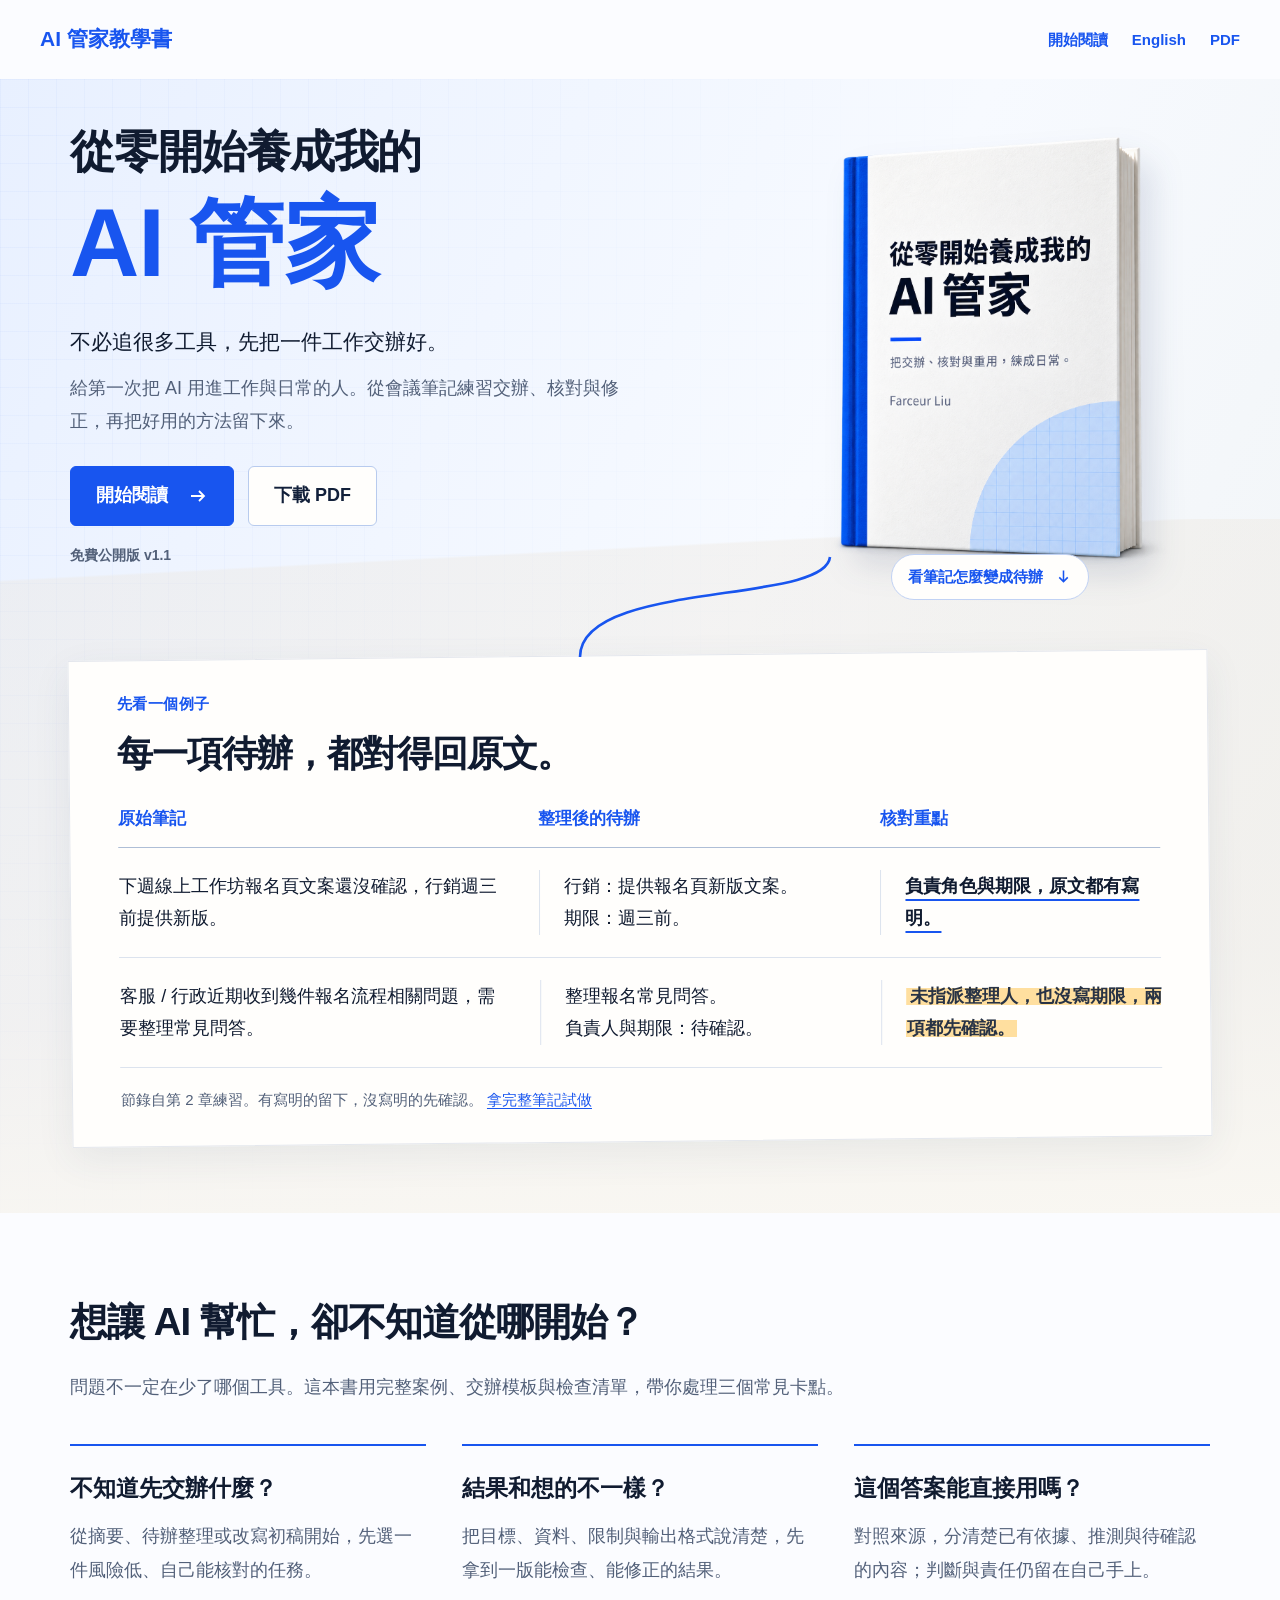
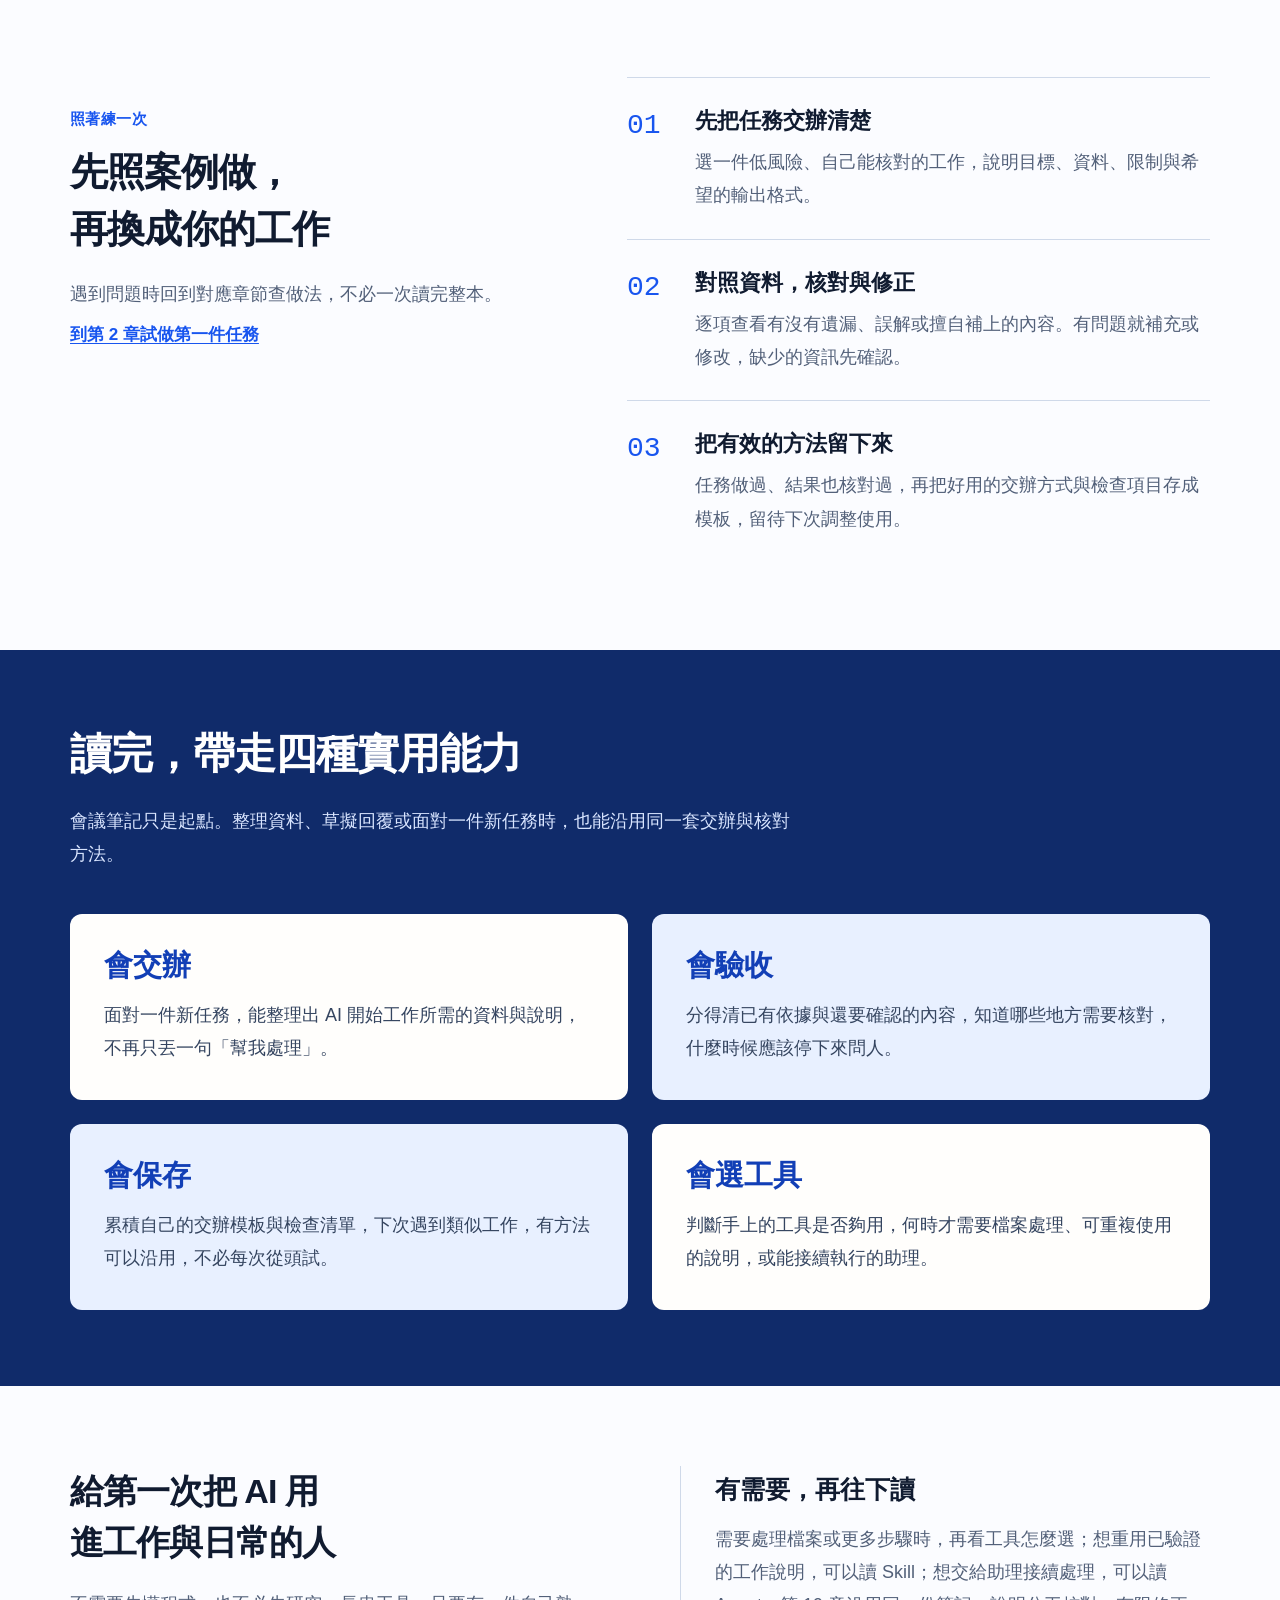
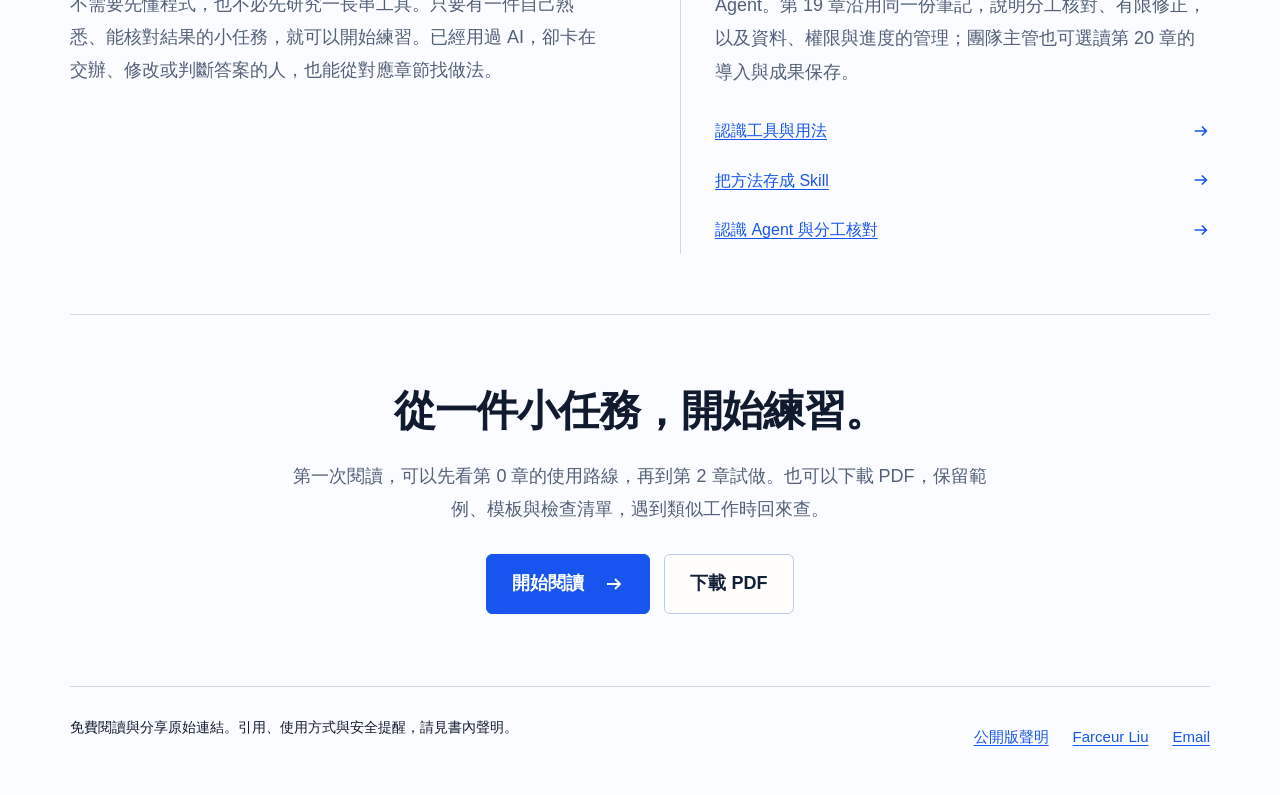
==== commit 16e9feac: "重整首頁閱讀脈絡與雙向捲動收穫卡" ====
--- a/index.html
+++ b/index.html
@@ -43,32 +43,43 @@
 @media print{html{scroll-padding:0}body{background:white;font-size:10pt;line-height:1.65;-webkit-print-color-adjust:exact;print-color-adjust:exact}.site-header,.toc,.mobile-toc,.skip,.book-footer{display:none!important}.reader-layout{display:block;width:auto;margin:0;padding:0}.book{border:0;border-radius:0;padding:0;overflow-wrap:anywhere}.edition{font-size:8pt;margin-bottom:10pt}.book h1{font-size:25pt;line-height:1.3;margin:0 0 18pt}.book h2{font-size:17pt;line-height:1.4;margin:26pt 0 12pt;padding-top:12pt}.book h3{font-size:13pt;line-height:1.4;margin:18pt 0 9pt}.book h4,.book h5,.book h6{font-size:11pt;margin:14pt 0 7pt}h1,h2,h3,h4,h5,h6{break-after:avoid-page;page-break-after:avoid}p,li{orphans:3;widows:3}.book p{margin:0 0 9pt}.book ul,.book ol{margin:7pt 0 12pt}.book li{margin:3pt 0}pre{font-size:8.4pt;line-height:1.55;padding:9pt;white-space:pre-wrap;overflow:visible;break-inside:auto;box-decoration-break:clone}pre code{font-size:1em}blockquote{padding:8pt 10pt;margin:12pt 0;break-inside:auto}.table-wrap{overflow:visible;margin:12pt 0;break-inside:auto}table{width:100%;table-layout:fixed;min-width:0;font-size:8pt;line-height:1.55}thead{display:table-header-group}th,td{min-width:0;padding:6pt;overflow-wrap:anywhere;word-break:normal}tr{break-inside:avoid-page}figure{break-inside:avoid-page;margin:14pt 0}figure img{max-height:210mm;width:auto;max-width:100%}figcaption{font-size:8pt;margin-top:6pt}a{color:inherit;text-decoration:underline}}
 @media print{.book{font-size:10.5pt;line-height:1.7}.book article,.edition{max-width:none}.book .study-label{font-size:10pt;margin:14pt 0 6pt;break-after:avoid-page}.study-label strong{margin-bottom:3pt}.book h1,.book h2{font-weight:600}.book h3,.book h4{font-weight:700}.figure-zoom{display:none}}
 
-body{background:#fbfcff;color:#101b30;font-size:18px;--accent:#1855ef;--muted:#526079;--line:#cfd9e9}
+body{background:#fbfcff;color:#101b30;font-size:18px;--accent:#1855ef;--muted:#526079;--line:#cfd9e9;--paper:#fffefc;--ink-blue:#123fb6;--night:#102b6a;--on-night:#d9e5ff;--motion-fast:.16s}
 .site-header{max-width:1280px;padding:20px 40px;border:0}.brand{color:var(--accent);font-size:21px}.header-links{align-items:center;font-size:15px;gap:24px}.header-links a{text-decoration:none;font-weight:600}
-.home-main{margin:auto}.home-scene{position:relative;background:linear-gradient(115deg,#e8f0ff 0%,#f7faff 55%,#f1f4f5 100%);padding:0 40px 64px;isolation:isolate}.home-scene:before{content:"";position:absolute;inset:0;z-index:-1;background-image:linear-gradient(#1656e908 1px,transparent 1px),linear-gradient(90deg,#1656e908 1px,transparent 1px);background-size:28px 28px;mask-image:linear-gradient(100deg,#000,transparent 70%)}.home-scene:after{content:"";position:absolute;inset:440px 0 0;z-index:-1;background:linear-gradient(177deg,transparent 0 8%,#ece5da55 8.3%,#f2ede68c 65%,#f9f7f2 100%)}
-.hero-composition{position:relative;max-width:1140px;margin:auto;display:grid;grid-template-columns:1.2fr .8fr;gap:38px;align-items:center;min-height:548px;padding:22px 0 48px}
-.home-hero{position:relative;z-index:2;padding:18px 0 24px}.home-hero h1{margin:0 0 22px;font-weight:800;line-height:1.25;letter-spacing:-.04em;text-wrap:balance}.home-hero h1 span{display:block;font-size:clamp(30px,3.5vw,46px);line-height:1.45}.home-hero h1 strong{display:block;font-size:clamp(65px,7vw,88px);line-height:1.22;font-weight:800}.home-hero .lead{font-size:20px;line-height:1.85;margin:0 0 10px;color:#43516b;max-width:29em}.home-hero .intro{font-size:18px;line-height:1.85;margin:0 0 28px;max-width:31em;color:var(--muted)}.home-hero .edition{font-size:14px;font-weight:600;margin:17px 0 0;color:#4d5b74}
-.home-actions{display:flex;flex-wrap:wrap;gap:14px}.home-button{display:inline-flex;align-items:center;justify-content:center;min-height:50px;padding:11px 25px;border:1px solid #b8cbee;border-radius:6px;text-decoration:none;font-size:18px;font-weight:650;background:#ffffffed;color:#12203a}.home-button.primary{background:var(--accent);border-color:var(--accent);color:white}.home-button:active{background:#dce7ff}.home-button.primary:active{background:#123dbc}
-.book-showcase{position:relative;z-index:1;margin:0;min-width:0}.book-showcase img{width:100%;height:482px;object-fit:contain;filter:drop-shadow(13px 18px 15px #1d335c20)}
-.book-ribbon{position:absolute;left:0;bottom:-2px;width:100%;height:100px;overflow:visible;pointer-events:none;z-index:3}.book-ribbon path{fill:none;stroke:#1855ef;stroke-width:2.6;vector-effect:non-scaling-stroke}
-.worksheet{position:relative;max-width:1140px;margin:0 auto;padding:34px 48px 28px;background:#fffefc;box-shadow:0 12px 38px #304b6b14;border:1px solid #e4e7ed;transform:rotate(-.6deg)}.worksheet>*{transform:rotate(.6deg)}.worksheet h2{font-size:clamp(25px,3vw,36px);line-height:1.45;letter-spacing:-.03em;margin:0 0 23px;font-weight:750}.sheet-head,.sheet-row{display:grid;grid-template-columns:1.25fr 1fr .9fr;gap:30px}.sheet-head{color:var(--accent);font-weight:700;font-size:17px;border-bottom:1px solid #aebed6;padding-bottom:13px}.sheet-row{position:relative;padding:22px 0;border-bottom:1px solid #dce3ee;font-size:18px;line-height:1.8}.sheet-row p{margin:0}.sheet-row .sheet-cell+.sheet-cell{border-left:1px solid #dce3ee;padding-left:24px}.sheet-mobile-label{display:none}.sheet-check{font-weight:650}.sheet-check mark{background:linear-gradient(transparent 18%,#ffdf9f 18% 85%,transparent 85%);color:#283345;padding:3px 3px;box-decoration-break:clone}.sheet-confirmed{text-decoration:underline;text-decoration-color:#2860dc;text-decoration-thickness:2px;text-underline-offset:7px}.sheet-note{font-size:15px;line-height:1.8;color:var(--muted);margin:18px 0 0}.sheet-note a{white-space:nowrap}
-.home-route{max-width:1000px;margin:0 auto;padding:62px 28px 32px}.home-route h2{font-size:32px;line-height:1.5;letter-spacing:-.02em;margin:0 0 14px}.home-route>p{max-width:43em;margin:0 0 28px;color:var(--muted)}.learning-route{list-style:none;counter-reset:route;margin:0;padding:0}.learning-route li{counter-increment:route;display:grid;grid-template-columns:40px minmax(0,1fr);gap:16px;border-top:1px solid var(--line);padding:26px 0}.learning-route li:before{content:counter(route,decimal-leading-zero);font:600 15px/30px ui-monospace,monospace;color:var(--accent)}.learning-route h3{font-size:22px;line-height:1.55;margin:0 0 8px}.learning-route p{max-width:43em;margin:0 0 10px;color:var(--muted)}.learning-route a{display:inline-block;font-size:16px;padding:5px 0}.home-footer{max-width:1140px;margin:0 auto;padding:28px 28px 44px;border-top:1px solid var(--line)}.home-footer p{font-size:15px;max-width:48em;margin:0 0 16px}.home-footer nav{display:flex;gap:12px 24px;flex-wrap:wrap;font-size:15px}
+.home-main{margin:auto}.home-scene{position:relative;background:linear-gradient(115deg,#e8f0ff 0%,#f7faff 55%,#f1f4f5 100%);padding:0 40px 72px;isolation:isolate}.home-scene:before{content:"";position:absolute;inset:0;z-index:-1;background-image:linear-gradient(#1656e908 1px,transparent 1px),linear-gradient(90deg,#1656e908 1px,transparent 1px);background-size:28px 28px;mask-image:linear-gradient(100deg,#000,transparent 70%)}.home-scene:after{content:"";position:absolute;inset:440px 0 0;z-index:-1;background:linear-gradient(177deg,transparent 0 8%,#ece5da55 8.3%,#f2ede68c 65%,#f9f7f2 100%)}
+.hero-composition{position:relative;max-width:1140px;margin:auto;display:grid;grid-template-columns:1.2fr .8fr;gap:38px;align-items:center;min-height:575px;padding:22px 0 62px}
+.home-hero{position:relative;z-index:2;padding:18px 0 24px}.home-hero h1{margin:0 0 22px;font-weight:800;line-height:1.25;letter-spacing:-.04em;text-wrap:balance}.home-hero h1 span{display:block;font-size:clamp(30px,3.5vw,46px);line-height:1.45}.home-hero h1 strong{display:block;font-size:clamp(65px,7.5vw,96px);line-height:1.22;font-weight:800;color:var(--accent)}.home-hero .lead{font-size:21px;line-height:1.85;margin:0 0 10px;max-width:29em}.home-hero .intro{font-size:18px;line-height:1.85;margin:0 0 28px;max-width:31em;color:var(--muted)}.home-hero .edition{font-size:14px;font-weight:600;margin:17px 0 0;color:var(--muted)}
+.home-actions{display:flex;flex-wrap:wrap;gap:14px}.home-button{display:inline-flex;align-items:center;justify-content:center;gap:20px;min-height:52px;padding:12px 25px;border:1px solid #b8cbee;border-radius:6px;text-decoration:none;font-size:18px;font-weight:650;background:var(--paper);color:#12203a}.home-button svg{width:20px;height:20px;flex-shrink:0}.home-button.primary{background:var(--accent);border-color:var(--accent);color:white}.home-button:active{background:#dce7ff}.home-button.primary:active{background:var(--ink-blue)}
+.book-showcase{position:relative;z-index:1;margin:0;min-width:0}.book-showcase img{width:100%;height:482px;object-fit:contain;filter:drop-shadow(13px 18px 15px #1d335c20)}.book-link{display:block;position:relative;color:var(--accent);text-decoration:none;border-radius:8px}.book-caption{position:absolute;bottom:-12px;left:50%;transform:translateX(-50%);display:inline-flex;gap:12px;align-items:center;white-space:nowrap;font-size:15px;font-weight:650;background:var(--paper);padding:8px 16px;border:1px solid #c1d2f4;border-radius:999px}.book-caption svg{width:17px;height:17px}.book-link:active .book-caption{background:#dce7ff}
+.book-ribbon{position:absolute;left:0;bottom:-2px;width:100%;height:100px;overflow:visible;pointer-events:none;z-index:3}.book-ribbon path{fill:none;stroke:var(--accent);stroke-width:2.6;vector-effect:non-scaling-stroke}
+.worksheet{position:relative;max-width:1140px;margin:0 auto;padding:34px 48px 28px;background:var(--paper);box-shadow:0 12px 38px #304b6b14;border:1px solid #e4e7ed;transform:rotate(-.6deg)}.worksheet>*{transform:rotate(.6deg)}.worksheet h2{font-size:clamp(25px,3vw,36px);line-height:1.45;letter-spacing:-.03em;margin:0 0 23px;font-weight:750;scroll-margin-top:30px}.section-kicker{display:block;color:var(--accent);font-size:15px;font-weight:700;letter-spacing:.03em;margin:0 0 10px}.sheet-head,.sheet-row{display:grid;grid-template-columns:1.25fr 1fr .9fr;gap:30px}.sheet-head{color:var(--accent);font-weight:700;font-size:17px;border-bottom:1px solid #aebed6;padding-bottom:13px}.sheet-row{position:relative;isolation:isolate;padding:22px 0;border-bottom:1px solid #dce3ee;font-size:18px;line-height:1.8}.sheet-row p{margin:0}.sheet-row .sheet-cell+.sheet-cell{border-left:1px solid #dce3ee;padding-left:24px}.sheet-mobile-label{display:none}.sheet-check{font-weight:650}.sheet-check mark{background:linear-gradient(transparent 18%,#ffdf9f 18% 85%,transparent 85%);color:#283345;padding:3px 3px;box-decoration-break:clone}.sheet-confirmed{text-decoration:underline;text-decoration-color:var(--accent);text-decoration-thickness:2px;text-underline-offset:7px}.sheet-note{font-size:15px;line-height:1.8;color:var(--muted);margin:18px 0 0}.sheet-note a{white-space:nowrap}
+.home-section,.home-route{max-width:1140px;margin:0 auto;padding:80px 0}.home-section h2,.home-route h2{font-size:clamp(30px,3vw,40px);line-height:1.5;letter-spacing:-.025em;margin:0 0 20px;text-wrap:balance}.section-intro{max-width:43em;margin:0 0 36px;color:var(--muted);line-height:1.85}.home-section p{line-height:1.85}
+.reader-questions{display:grid;grid-template-columns:repeat(3,minmax(0,1fr));gap:36px;margin:40px 0 0}.reader-questions>div{border-top:2px solid var(--accent);padding:24px 0 0}.reader-questions dt{font-size:23px;font-weight:700;line-height:1.65;margin:0 0 12px}.reader-questions dd{margin:0;color:var(--muted);line-height:1.85}
+.home-route{display:grid;grid-template-columns:minmax(0,.9fr) minmax(0,1.1fr);gap:80px;padding-top:10px;padding-bottom:88px}.route-intro{padding-top:28px}.route-intro h2{max-width:10em}.route-intro>p{margin:0;color:var(--muted);line-height:1.85}.learning-route{list-style:none;counter-reset:route;margin:0;padding:0}.learning-route li{counter-increment:route;display:grid;grid-template-columns:48px minmax(0,1fr);gap:20px;border-top:1px solid var(--line);padding:26px 0}.learning-route li:before{content:counter(route,decimal-leading-zero);font:500 28px/1.6 ui-monospace,monospace;color:var(--accent)}.learning-route h3{font-size:22px;line-height:1.55;margin:0 0 8px}.learning-route p{margin:0;color:var(--muted);line-height:1.85}.route-start{margin:20px 0 0}.route-start a{display:inline-block;min-height:44px;padding:8px 0;font-size:17px;font-weight:650}
+.outcomes-band{background:var(--night);color:white}.outcomes-band .home-section{padding-top:72px;padding-bottom:76px}.outcomes-band h2{max-width:18em;font-size:42px}.outcomes-band .section-intro{color:var(--on-night);max-width:40em}.takeaways{display:grid;grid-template-columns:repeat(2,minmax(0,1fr));gap:24px;margin:42px 0 0}.takeaway-card{position:relative;min-width:0;padding:30px 34px 34px;border-radius:12px;background:var(--paper);color:#101b30;--card-x:clamp(-42px,-3vw,-12px);--card-y:96px;--card-angle:-2.4deg}.takeaway-card:nth-child(even){--card-x:clamp(12px,3vw,42px);--card-angle:2.4deg}.takeaway-card:nth-child(2),.takeaway-card:nth-child(3){background:#e8f0ff}.takeaways dt{font-size:29px;line-height:1.5;color:var(--ink-blue);font-weight:750;margin:0 0 12px}.takeaways dd{margin:0;line-height:1.85;color:#354560;max-width:27em}
+.audience-section{display:grid;grid-template-columns:minmax(0,1fr) minmax(0,1fr);gap:80px;padding-top:80px;padding-bottom:60px}.audience-main h2{max-width:12em;font-size:34px}.audience-section p{margin:0;line-height:1.85;color:var(--muted)}.optional-reading{padding:4px 0 0 34px;border-left:1px solid var(--line)}.optional-reading h3{font-size:25px;line-height:1.55;margin:0 0 14px}.optional-links{display:flex;flex-direction:column;gap:2px;margin-top:18px}.optional-links a{display:inline-flex;align-items:center;justify-content:space-between;gap:20px;min-height:44px;padding:9px 0;font-size:16px}.optional-links svg{width:18px;height:18px;flex-shrink:0}
+.reading-invitation{padding-top:0;padding-bottom:72px;text-align:center}.invitation-inner{padding:64px 28px 0;border-top:1px solid var(--line)}.reading-invitation h2{font-size:42px;max-width:18em;margin:0 auto 18px}.reading-invitation p{text-wrap:pretty;max-width:39em;color:var(--muted);margin:0 auto 28px}.reading-invitation .home-actions{justify-content:center}.home-footer{max-width:1140px;margin:0 auto;padding:28px 0 36px;border-top:1px solid var(--line);display:flex;justify-content:space-between;align-items:flex-start;gap:40px}.home-footer p{font-size:14px;line-height:1.8;max-width:37em;margin:0}.home-footer nav{display:flex;gap:12px 24px;flex-wrap:wrap;font-size:15px;justify-content:flex-end}.home-footer nav a{display:inline-flex;align-items:center;min-height:44px}
+.home-button:focus-visible,.home-main a:focus-visible{outline:3px solid var(--accent);outline-offset:5px}.home-button.primary:focus-visible{outline-color:#101b30}
 html[lang="en"] .home-hero h1 span{font-size:28px;letter-spacing:-.025em}html[lang="en"] .home-hero h1 strong{font-size:62px;line-height:1.12;max-width:9em}html[lang="en"] .sheet-row{font-size:17px;line-height:1.75}
-@media(hover:hover) and (pointer:fine){.home-button:hover{background:#edf3ff;text-decoration:none}.home-button.primary:hover{background:#1447ca}.header-links a:hover{text-decoration:underline}}
-@media(prefers-reduced-motion:no-preference){.home-button{transition:background-color .12s ease}}
-@media(max-width:1000px) and (min-width:721px){.home-scene{padding-left:30px;padding-right:30px}.hero-composition{gap:10px;grid-template-columns:1.2fr .8fr}.home-hero h1 span{font-size:35px}.home-hero h1 strong{font-size:72px}.book-showcase img{height:420px}.worksheet{padding:28px}.sheet-head,.sheet-row{gap:18px}.sheet-row .sheet-cell+.sheet-cell{padding-left:18px}html[lang="en"] .home-hero h1 strong{font-size:49px}}
-@media(max-width:720px){.site-header{padding:18px 22px;align-items:center}.brand{font-size:18px}.header-links{font-size:14px;gap:13px}.header-links .nav-pdf{display:none}.home-scene{padding:0 22px 38px}.home-scene:after{inset:660px 0 0}.hero-composition{display:flex;flex-direction:column;gap:0;min-height:0;padding:0 0 48px}.home-hero{width:100%;padding:30px 0 4px}.home-hero h1{margin-bottom:19px}.home-hero h1 span{font-size:clamp(25px,6.8vw,39px);line-height:1.6}.home-hero h1 strong{font-size:clamp(58px,14vw,80px);line-height:1.25}.home-hero .lead{font-size:18px;line-height:1.8}.home-hero .intro{font-size:16px;margin-bottom:22px}.home-button{font-size:16px;padding:10px 20px;min-height:48px}.home-actions{gap:12px}.home-hero .edition{margin-top:14px}.book-showcase{width:246px;margin-top:15px;align-self:flex-end;margin-right:12px}.book-showcase img{height:305px}.book-ribbon{height:70px;bottom:0}.worksheet{padding:24px 22px 22px;transform:rotate(-.5deg)}.worksheet>*{transform:none}.worksheet h2{font-size:27px;margin-bottom:14px}.sheet-head{display:none}.sheet-row{display:block;padding:18px 0;font-size:17px}.sheet-row .sheet-cell+.sheet-cell{border:0;padding:13px 0 0 18px;margin:12px 0 0 4px;border-left:2px solid #d8e4fb}.sheet-mobile-label{display:block;color:var(--accent);font-size:14px;font-weight:700;margin-bottom:4px}.sheet-note{font-size:14px;margin-top:17px}.home-route{padding:42px 24px 22px}.home-route h2{font-size:27px}.home-route>p{font-size:17px}.learning-route li{grid-template-columns:28px minmax(0,1fr);gap:10px;padding:23px 0}.learning-route h3{font-size:20px}.learning-route p{font-size:17px}.home-footer{margin:0 24px;padding:24px 0 34px}html[lang="en"] .home-hero h1 span{font-size:23px}html[lang="en"] .home-hero h1 strong{font-size:48px;line-height:1.15;max-width:9em}html[lang="en"] .worksheet h2{font-size:26px}}
-@media(max-width:360px){.site-header{padding:16px 18px}.brand{font-size:16px}.header-links{gap:12px;font-size:13px}.home-scene{padding-left:18px;padding-right:18px}.home-hero{padding-top:24px}.home-hero h1 span{font-size:25px}.home-hero h1 strong{font-size:60px}.home-button{padding:10px 18px}.book-showcase{width:218px;margin-right:2px}.book-showcase img{height:278px}.worksheet{padding:22px 18px}.worksheet h2{font-size:25px}.home-route{padding-left:22px;padding-right:22px}html[lang="en"] .home-hero h1 strong{font-size:43px}}
-/* The mobile ribbon starts at the book's left spine, not at the desktop
-   percentage position. Preserve this relationship as the cover gets smaller. */
-@media(max-width:720px){.book-ribbon{width:200px;left:auto;right:159px}}
-@media(max-width:360px){.book-ribbon{right:125px}}
-@media print{.home-scene{background:white;padding:0}.hero-composition{display:block;min-height:0}.book-showcase,.book-ribbon,.home-actions{display:none}.worksheet{box-shadow:none;transform:none}.home-route{padding:25px 0}}
+@media(hover:hover) and (pointer:fine){.home-button:hover{background:#edf3ff;text-decoration:none;border-color:var(--accent)}.home-button.primary:hover{background:var(--ink-blue)}.header-links a:hover{text-decoration:underline}.book-link:hover{text-decoration:none}.book-link:hover .book-caption{background:#edf3ff}}
+@media screen and (prefers-reduced-motion:no-preference){.home-button,.book-caption{transition:background-color var(--motion-fast) ease}.scroll-motion .takeaway-card{animation:takeaway-enter 1ms linear backwards,takeaway-exit 1ms linear forwards;animation-timeline:view(block),view(block);animation-range:entry 0% entry 100%,exit 0% exit 100%}@keyframes takeaway-enter{from{transform:translate(var(--card-x),var(--card-y)) rotate(var(--card-angle))}to{transform:none}}@keyframes takeaway-exit{from{transform:none}to{transform:translate(var(--card-x),calc(-1 * var(--card-y))) rotate(calc(-1 * var(--card-angle)))}}}
+@media(max-width:1220px){.home-section,.home-route,.home-footer{margin-left:40px;margin-right:40px}}
+@media(max-width:1000px) and (min-width:721px){.hero-composition{gap:10px;grid-template-columns:1.2fr .8fr}.home-hero h1 span{font-size:35px}.home-hero h1 strong{font-size:72px}.book-showcase img{height:420px}.worksheet{padding:28px}.sheet-head,.sheet-row{gap:18px}.sheet-row .sheet-cell+.sheet-cell{padding-left:18px}.home-route,.audience-section{gap:40px}.reader-questions{gap:26px}.reader-questions dt{font-size:21px}html[lang="en"] .home-hero h1 strong{font-size:49px}}
+@media(max-width:720px){.site-header{display:flex;padding:18px 22px;align-items:center;gap:16px}.brand{font-size:18px}.header-links{font-size:14px;gap:13px;margin-top:0;flex-wrap:nowrap;flex-shrink:0}.header-links a{white-space:nowrap}.header-links .nav-pdf{display:none}.home-scene{padding:0 22px 38px}.home-scene:after{inset:660px 0 0}.hero-composition{display:flex;flex-direction:column;gap:0;min-height:0;padding:0 0 48px}.home-hero{width:100%;padding:30px 0 4px}.home-hero h1{margin-bottom:19px}.home-hero h1 span{font-size:clamp(25px,6.8vw,39px);line-height:1.6}.home-hero h1 strong{font-size:clamp(58px,14vw,80px);line-height:1.25}.home-hero .lead{font-size:18px;line-height:1.8}.home-hero .intro{font-size:16px;margin-bottom:22px}.home-button{font-size:16px;padding:10px 20px;min-height:48px;gap:12px}.home-actions{gap:12px}.home-hero .edition{margin-top:14px}.book-showcase{width:246px;margin-top:15px;align-self:flex-end;margin-right:12px}.book-showcase img{height:305px}.book-caption{font-size:14px;bottom:-9px;padding:7px 13px}.book-ribbon{height:70px;bottom:0;width:200px;left:auto;right:159px}
+.worksheet{padding:24px 22px 22px;transform:rotate(-.5deg)}.worksheet>*{transform:none}.worksheet h2{font-size:27px;margin-bottom:14px}.section-kicker{font-size:14px;margin-bottom:8px}.sheet-head{display:none}.sheet-row{display:block;padding:18px 0;font-size:17px}.sheet-row .sheet-cell+.sheet-cell{border:0;padding:13px 0 0 18px;margin:12px 0 0 4px;border-left:2px solid #d8e4fb}.sheet-mobile-label{display:block;color:var(--accent);font-size:14px;font-weight:700;margin-bottom:4px}.sheet-note{font-size:14px;margin-top:17px}
+.home-section,.home-route{margin-left:24px;margin-right:24px;padding:44px 0}.home-section h2,.home-route h2{font-size:28px;margin-bottom:16px}.section-intro{font-size:17px;margin-bottom:24px}.reader-questions{display:block;margin-top:28px}.reader-questions>div{padding:20px 0 24px}.reader-questions dt{font-size:21px;margin-bottom:8px}.reader-questions dd{font-size:17px}.home-route{display:block;padding-top:0}.route-intro{padding:0}.route-intro h2{max-width:15em}.route-intro>p{font-size:17px}.learning-route{margin-top:28px}.learning-route li{grid-template-columns:32px minmax(0,1fr);gap:14px;padding:23px 0}.learning-route li:before{font-size:22px}.learning-route h3{font-size:21px}.learning-route p{font-size:17px}.route-start{margin-top:4px}.outcomes-band .home-section{padding-top:44px;padding-bottom:48px}.outcomes-band h2{font-size:30px}.takeaways{grid-template-columns:minmax(0,1fr);gap:18px;margin-top:28px}.takeaway-card,.takeaway-card:nth-child(even){padding:24px;--card-x:0px;--card-y:72px;--card-angle:0deg}.takeaways dt{font-size:26px;margin-bottom:9px}.takeaways dd{font-size:17px}
+.audience-section{display:block;padding-bottom:24px}.audience-main h2{max-width:16em}.audience-section p,.reading-invitation p{font-size:17px}.optional-reading{margin-top:30px;padding:26px 0 0;border-left:0;border-top:1px solid var(--line)}.optional-reading h3{font-size:23px}.optional-links{margin-top:14px}.optional-links a{font-size:16px;line-height:1.7;gap:12px}.reading-invitation{padding-top:12px;padding-bottom:44px}.invitation-inner{padding:34px 0 0}.reading-invitation h2{font-size:30px}.home-footer{margin:0 24px;padding:24px 0 30px;display:block}.home-footer p{font-size:14px}.home-footer nav{justify-content:flex-start;gap:0 24px;margin-top:16px}
+html[lang="en"] .home-hero h1 span{font-size:23px}html[lang="en"] .home-hero h1 strong{font-size:48px;line-height:1.15;max-width:9em}html[lang="en"] .worksheet h2{font-size:26px}}
+@media(max-width:360px){.site-header{padding:16px 18px;gap:12px}html[lang="en"] .brand{max-width:6.5em}.brand{font-size:16px}.header-links{gap:12px;font-size:13px}.home-scene{padding-left:18px;padding-right:18px}.home-hero{padding-top:24px}.home-hero h1 span{font-size:25px}.home-hero h1 strong{font-size:60px}.home-button{padding:10px 16px}.book-showcase{width:218px;margin-right:2px}.book-showcase img{height:278px}.book-ribbon{right:125px}.worksheet{padding:22px 18px}.worksheet h2{font-size:25px}.home-section,.home-route{margin-left:22px;margin-right:22px}html[lang="en"] .home-hero h1 strong{font-size:43px}}
+@media print{.home-scene{background:white;padding:0}.hero-composition,.home-route,.audience-section{display:block;min-height:0}.book-showcase,.book-ribbon,.home-actions{display:none}.worksheet{box-shadow:none;transform:none}.outcomes-band{background:white;color:#101b30}.outcomes-band .section-intro,.takeaways dt,.takeaways dd{color:#101b30}.takeaway-card{break-inside:avoid;background:white!important;border:1px solid #cfd9e9}.home-section,.home-route{padding:25px 0}}
 </style></head>
 <body><a class="skip" href="#main">跳到正文</a><header class="site-header"><a class="brand" href="index.html">AI 管家教學書</a><nav class="header-links" aria-label="主要導覽"><a href="read.html">開始閱讀</a><a href="english.html" lang="en">English</a><a class="nav-pdf" href="downloads/ai-butler-handbook_v1.1_zh.pdf" download>PDF</a></nav></header>
-<main id="main" class="home-main"><div class="home-scene"><div class="hero-composition"><section class="home-hero"><h1><span>從零開始養成我的</span><strong>AI 管家</strong></h1><p class="lead">交給 AI 整理，重要的地方自己看得懂。</p><p class="intro">從會議筆記練習交辦與核對，再把好用的方法留下來。</p><div class="home-actions"><a class="home-button primary" href="read.html">開始閱讀</a><a class="home-button" href="downloads/ai-butler-handbook_v1.1_zh.pdf" download>下載 PDF</a></div><p class="edition">免費公開版 v1.1</p></section>
-<figure class="book-showcase"><img src="assets/handbook-book-zh.png" alt="AI 管家數位手冊的書封示意" width="1145" height="1374" fetchpriority="high"></figure>
-<svg class="book-ribbon" viewBox="0 0 1140 100" preserveAspectRatio="none" aria-hidden="true"><path d="M 760 0 C 755 48 510 23 510 100"/></svg></div>
-<section class="worksheet" aria-labelledby="worksheet-title"><h2 id="worksheet-title">每一項待辦，都對得回原文。</h2><div class="sheet-head" aria-hidden="true"><span>原始筆記</span><span>整理後的待辦</span><span>核對重點</span></div><div class="sheet-row"><div class="sheet-cell" role="group" aria-label="原始筆記"><span class="sheet-mobile-label" aria-hidden="true">原始筆記</span><p class="">下週線上工作坊報名頁文案還沒確認，行銷週三前提供新版。</p></div><div class="sheet-cell" role="group" aria-label="整理後的待辦"><span class="sheet-mobile-label" aria-hidden="true">整理後的待辦</span><p class="">行銷：提供報名頁新版文案。<br>期限：週三前。</p></div><div class="sheet-cell" role="group" aria-label="核對重點"><span class="sheet-mobile-label" aria-hidden="true">核對重點</span><p class="sheet-check"><span class="sheet-confirmed">負責角色與期限，原文都有寫明。</span></p></div></div><div class="sheet-row"><div class="sheet-cell" role="group" aria-label="原始筆記"><span class="sheet-mobile-label" aria-hidden="true">原始筆記</span><p class="">客服 / 行政近期收到幾件報名流程相關問題，需要整理常見問答。</p></div><div class="sheet-cell" role="group" aria-label="整理後的待辦"><span class="sheet-mobile-label" aria-hidden="true">整理後的待辦</span><p class="">整理報名常見問答。<br>負責人與期限：待確認。</p></div><div class="sheet-cell" role="group" aria-label="核對重點"><span class="sheet-mobile-label" aria-hidden="true">核對重點</span><p class="sheet-check"><mark>未指派整理人，也沒寫期限，兩項都先確認。</mark></p></div></div><p class="sheet-note">節錄自第 2 章練習。有寫明的留下，沒寫明的先確認。 <a href="read.html#2-第一天-10-分鐘交辦第一件低風險任務">拿完整筆記試做</a></p></section></div>
-<section class="home-route"><h2>從一份會議筆記，一步步往下做</h2><p>先完成第一個練習。有需要時，再往下學保存方法、交給助理執行，以及分工核對。</p><ol class="learning-route"><li><div><h3>把筆記整理成待辦</h3><p>把筆記交給 AI，檢查誰要做什麼，學會找出它擅自補上的負責人與日期。</p><a href="read.html#2-第一天-10-分鐘交辦第一件低風險任務">試做第一件任務</a></div></li><li><div><h3>把好用的方法存下來</h3><p>將反覆試過的方法寫成可重複使用的工作說明，也就是 Skill，下次不用從頭解釋。</p><a href="read.html#18-進階養成-把好用方法變成-skill">看如何保存 Skill</a></div></li><li><div><h3>讓助理接著完成工作</h3><p>認識會依結果決定下一步的 AI 助理，也就是 Agent；說清楚能做什麼、何時該停。</p><a href="read.html#19-從-skill-到-agent-交給-ai-一件完整的工作">看 Agent 怎麼做事</a></div></li><li><div><h3>分工核對，有問題再修改</h3><p>沿用同一份筆記，看整理與核對助理怎麼合作、最多改幾次、何時停下來，以及誰來管好資料、權限和進度。</p><a href="read.html#19-從-skill-到-agent-交給-ai-一件完整的工作">看分工與修改循環（選讀）</a></div></li></ol></section>
-<footer class="home-footer"><p>免費閱讀與分享原始連結。引用、使用方式與安全提醒，請見書內聲明。</p><nav aria-label="作者與使用說明"><a href="read.html#公開版聲明">公開版聲明</a><a href="https://www.linkedin.com/in/farceur-liu-636864b5/" rel="noopener noreferrer">Farceur Liu</a><a href="mailto:farceur2021@gmail.com">Email</a></nav></footer></main></body></html>+<main id="main" class="home-main"><div class="home-scene"><div class="hero-composition"><section class="home-hero"><h1><span>從零開始養成我的</span><strong>AI 管家</strong></h1><p class="lead">不必追很多工具，先把一件工作交辦好。</p><p class="intro">給第一次把 AI 用進工作與日常的人。從會議筆記練習交辦、核對與修正，再把好用的方法留下來。</p><div class="home-actions"><a class="home-button primary" href="read.html">開始閱讀<svg viewBox="0 0 20 20" fill="none" stroke="currentColor" stroke-width="1.8" aria-hidden="true"><path d="M3 10h13m-5-5 5 5-5 5"/></svg></a><a class="home-button" href="downloads/ai-butler-handbook_v1.1_zh.pdf" download>下載 PDF</a></div><p class="edition">免費公開版 v1.1</p></section>
+<figure class="book-showcase"><a class="book-link" href="#worksheet-title"><img src="assets/handbook-book-zh.png" alt="AI 管家數位手冊的書封示意" width="1145" height="1374" fetchpriority="high"><span class="book-caption">看筆記怎麼變成待辦<svg viewBox="0 0 20 20" fill="none" stroke="currentColor" stroke-width="1.8" aria-hidden="true"><path d="M10 3v13m-5-5 5 5 5-5"/></svg></span></a></figure>
+<svg class="book-ribbon" viewBox="0 0 1140 100" preserveAspectRatio="none" aria-hidden="true"><path pathLength="1" d="M 760 0 C 755 48 510 23 510 100"/></svg></div>
+<section class="worksheet" aria-labelledby="worksheet-title"><span class="section-kicker">先看一個例子</span><h2 id="worksheet-title">每一項待辦，都對得回原文。</h2><div class="sheet-head" aria-hidden="true"><span>原始筆記</span><span>整理後的待辦</span><span>核對重點</span></div><div class="sheet-row" id="sheet-row-1"><div class="sheet-cell" role="group" aria-label="原始筆記"><span class="sheet-mobile-label" aria-hidden="true">原始筆記</span><p class="">下週線上工作坊報名頁文案還沒確認，行銷週三前提供新版。</p></div><div class="sheet-cell" role="group" aria-label="整理後的待辦"><span class="sheet-mobile-label" aria-hidden="true">整理後的待辦</span><p class="">行銷：提供報名頁新版文案。<br>期限：週三前。</p></div><div class="sheet-cell" role="group" aria-label="核對重點"><span class="sheet-mobile-label" aria-hidden="true">核對重點</span><p class="sheet-check"><span class="sheet-confirmed">負責角色與期限，原文都有寫明。</span></p></div></div><div class="sheet-row" id="sheet-row-2"><div class="sheet-cell" role="group" aria-label="原始筆記"><span class="sheet-mobile-label" aria-hidden="true">原始筆記</span><p class="">客服 / 行政近期收到幾件報名流程相關問題，需要整理常見問答。</p></div><div class="sheet-cell" role="group" aria-label="整理後的待辦"><span class="sheet-mobile-label" aria-hidden="true">整理後的待辦</span><p class="">整理報名常見問答。<br>負責人與期限：待確認。</p></div><div class="sheet-cell" role="group" aria-label="核對重點"><span class="sheet-mobile-label" aria-hidden="true">核對重點</span><p class="sheet-check"><mark>未指派整理人，也沒寫期限，兩項都先確認。</mark></p></div></div><p class="sheet-note">節錄自第 2 章練習。有寫明的留下，沒寫明的先確認。 <a href="read.html#2-第一天-10-分鐘交辦第一件低風險任務">拿完整筆記試做</a></p></section></div>
+<section class="home-section" aria-labelledby="questions-title"><h2 id="questions-title">想讓 AI 幫忙，卻不知道從哪開始？</h2><p class="section-intro">問題不一定在少了哪個工具。這本書用完整案例、交辦模板與檢查清單，帶你處理三個常見卡點。</p><dl class="reader-questions"><div><dt>不知道先交辦什麼？</dt><dd>從摘要、待辦整理或改寫初稿開始，先選一件風險低、自己能核對的任務。</dd></div><div><dt>結果和想的不一樣？</dt><dd>把目標、資料、限制與輸出格式說清楚，先拿到一版能檢查、能修正的結果。</dd></div><div><dt>這個答案能直接用嗎？</dt><dd>對照來源，分清楚已有依據、推測與待確認的內容；判斷與責任仍留在自己手上。</dd></div></dl></section>
+<section class="home-route" aria-labelledby="route-title"><div class="route-intro"><span class="section-kicker">照著練一次</span><h2 id="route-title">先照案例做，再換成你的工作</h2><p>遇到問題時回到對應章節查做法，不必一次讀完整本。</p><p class="route-start"><a href="read.html#2-第一天-10-分鐘交辦第一件低風險任務">到第 2 章試做第一件任務</a></p></div><ol class="learning-route"><li><div><h3>先把任務交辦清楚</h3><p>選一件低風險、自己能核對的工作，說明目標、資料、限制與希望的輸出格式。</p></div></li><li><div><h3>對照資料，核對與修正</h3><p>逐項查看有沒有遺漏、誤解或擅自補上的內容。有問題就補充或修改，缺少的資訊先確認。</p></div></li><li><div><h3>把有效的方法留下來</h3><p>任務做過、結果也核對過，再把好用的交辦方式與檢查項目存成模板，留待下次調整使用。</p></div></li></ol></section>
+<section class="outcomes-band" aria-labelledby="outcomes-title"><div class="home-section"><h2 id="outcomes-title">讀完，帶走四種實用能力</h2><p class="section-intro">會議筆記只是起點。整理資料、草擬回覆或面對一件新任務時，也能沿用同一套交辦與核對方法。</p><dl class="takeaways"><div class="takeaway-card"><dt>會交辦</dt><dd>面對一件新任務，能整理出 AI 開始工作所需的資料與說明，不再只丟一句「幫我處理」。</dd></div><div class="takeaway-card"><dt>會驗收</dt><dd>分得清已有依據與還要確認的內容，知道哪些地方需要核對，什麼時候應該停下來問人。</dd></div><div class="takeaway-card"><dt>會保存</dt><dd>累積自己的交辦模板與檢查清單，下次遇到類似工作，有方法可以沿用，不必每次從頭試。</dd></div><div class="takeaway-card"><dt>會選工具</dt><dd>判斷手上的工具是否夠用，何時才需要檔案處理、可重複使用的說明，或能接續執行的助理。</dd></div></dl></div></section>
+<section class="home-section audience-section" aria-labelledby="audience-title"><div class="audience-main"><h2 id="audience-title">給第一次把 AI 用進工作與日常的人</h2><p>不需要先懂程式，也不必先研究一長串工具。只要有一件自己熟悉、能核對結果的小任務，就可以開始練習。已經用過 AI，卻卡在交辦、修改或判斷答案的人，也能從對應章節找做法。</p></div><div class="optional-reading"><h3>有需要，再往下讀</h3><p>需要處理檔案或更多步驟時，再看工具怎麼選；想重用已驗證的工作說明，可以讀 Skill；想交給助理接續處理，可以讀 Agent。第 19 章沿用同一份筆記，說明分工核對、有限修正，以及資料、權限與進度的管理；團隊主管也可選讀第 20 章的導入與成果保存。</p><nav class="optional-links" aria-label="進階選讀章節"><a href="read.html#4-認識你的-ai-管家-工具-用法-skill">認識工具與用法<svg viewBox="0 0 20 20" fill="none" stroke="currentColor" stroke-width="1.8" aria-hidden="true"><path d="M3 10h13m-5-5 5 5-5 5"/></svg></a><a href="read.html#18-進階養成-把好用方法變成-skill">把方法存成 Skill<svg viewBox="0 0 20 20" fill="none" stroke="currentColor" stroke-width="1.8" aria-hidden="true"><path d="M3 10h13m-5-5 5 5-5 5"/></svg></a><a href="read.html#19-從-skill-到-agent-交給-ai-一件完整的工作">認識 Agent 與分工核對<svg viewBox="0 0 20 20" fill="none" stroke="currentColor" stroke-width="1.8" aria-hidden="true"><path d="M3 10h13m-5-5 5 5-5 5"/></svg></a></nav></div></section>
+<section class="home-section reading-invitation" aria-labelledby="invitation-title"><div class="invitation-inner"><h2 id="invitation-title">從一件小任務，開始練習。</h2><p>第一次閱讀，可以先看第 0 章的使用路線，再到第 2 章試做。也可以下載 PDF，保留範例、模板與檢查清單，遇到類似工作時回來查。</p><div class="home-actions"><a class="home-button primary" href="read.html">開始閱讀<svg viewBox="0 0 20 20" fill="none" stroke="currentColor" stroke-width="1.8" aria-hidden="true"><path d="M3 10h13m-5-5 5 5-5 5"/></svg></a><a class="home-button" href="downloads/ai-butler-handbook_v1.1_zh.pdf" download>下載 PDF</a></div></div></section>
+<footer class="home-footer"><p>免費閱讀與分享原始連結。引用、使用方式與安全提醒，請見書內聲明。</p><nav aria-label="作者與使用說明"><a href="read.html#公開版聲明">公開版聲明</a><a href="https://www.linkedin.com/in/farceur-liu-636864b5/" rel="noopener noreferrer">Farceur Liu</a><a href="mailto:farceur2021@gmail.com">Email</a></nav></footer></main><script src="assets/home.js" defer></script></body></html>
